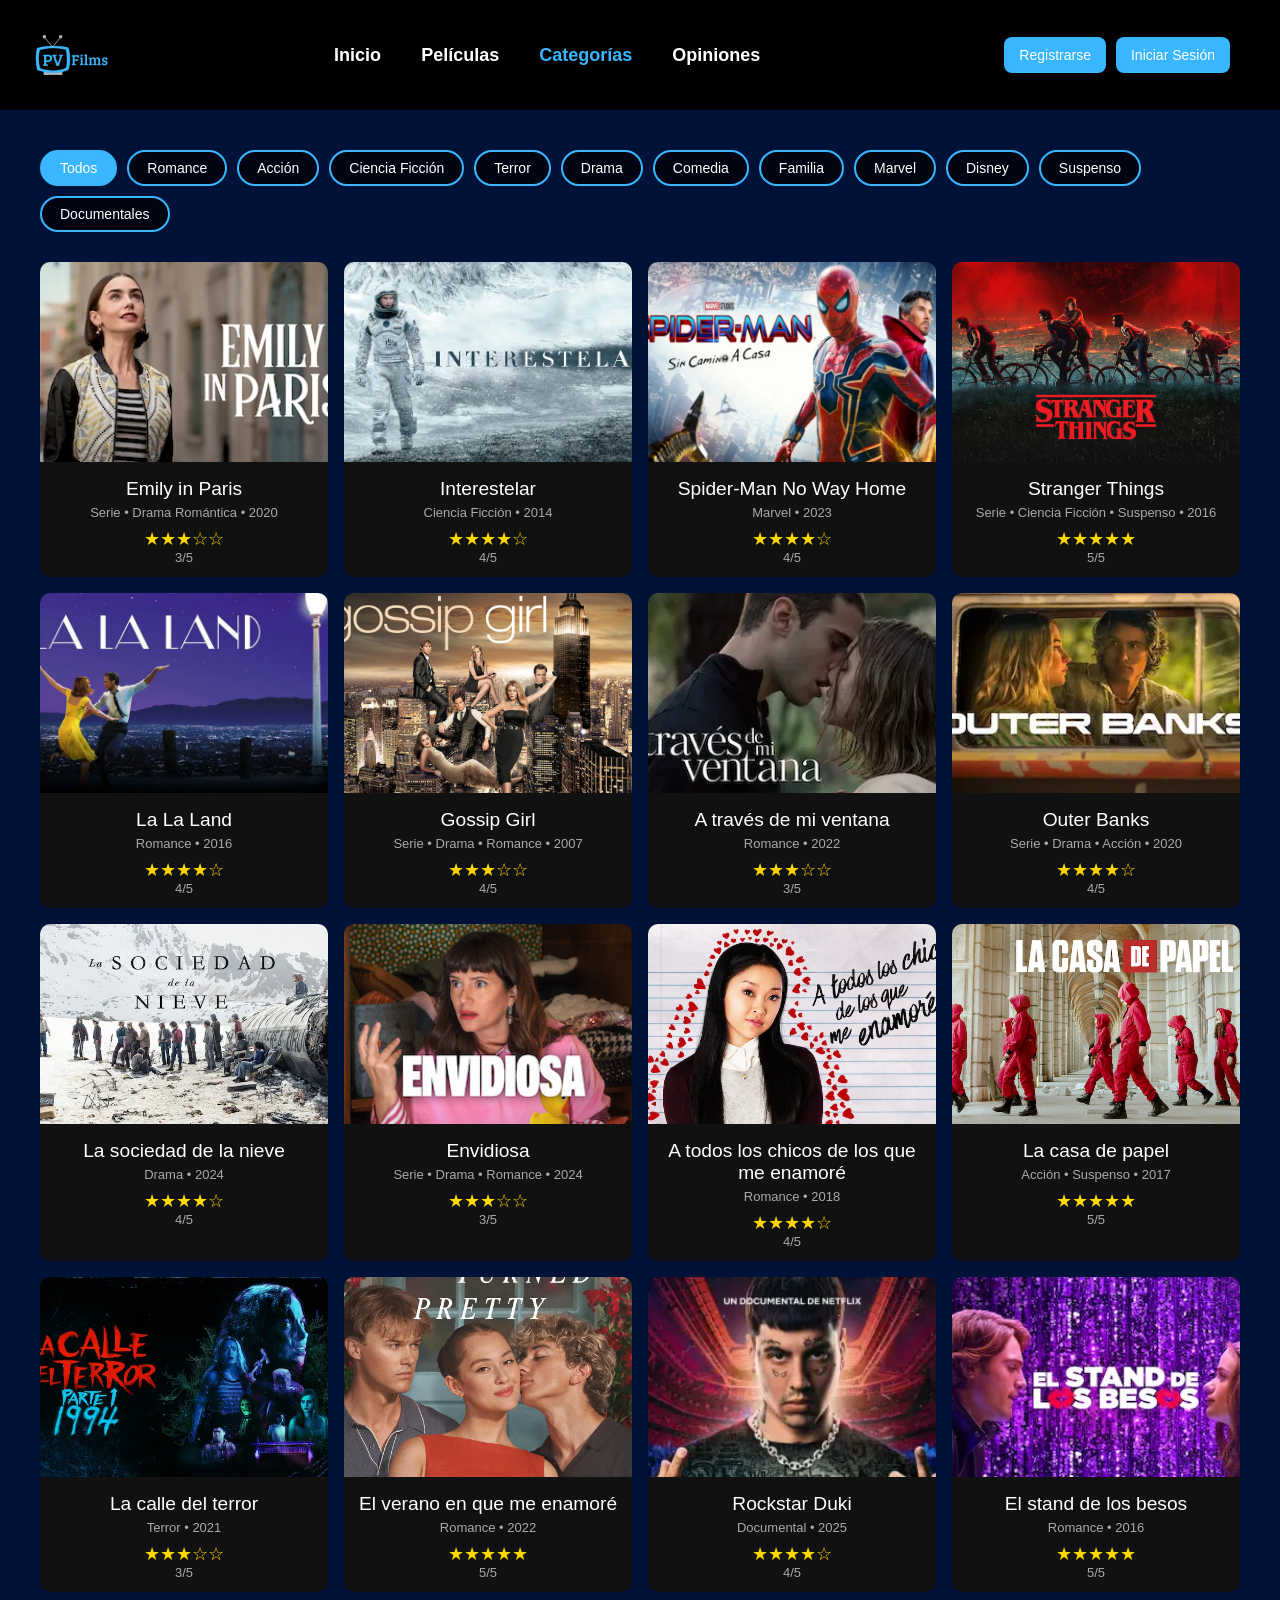
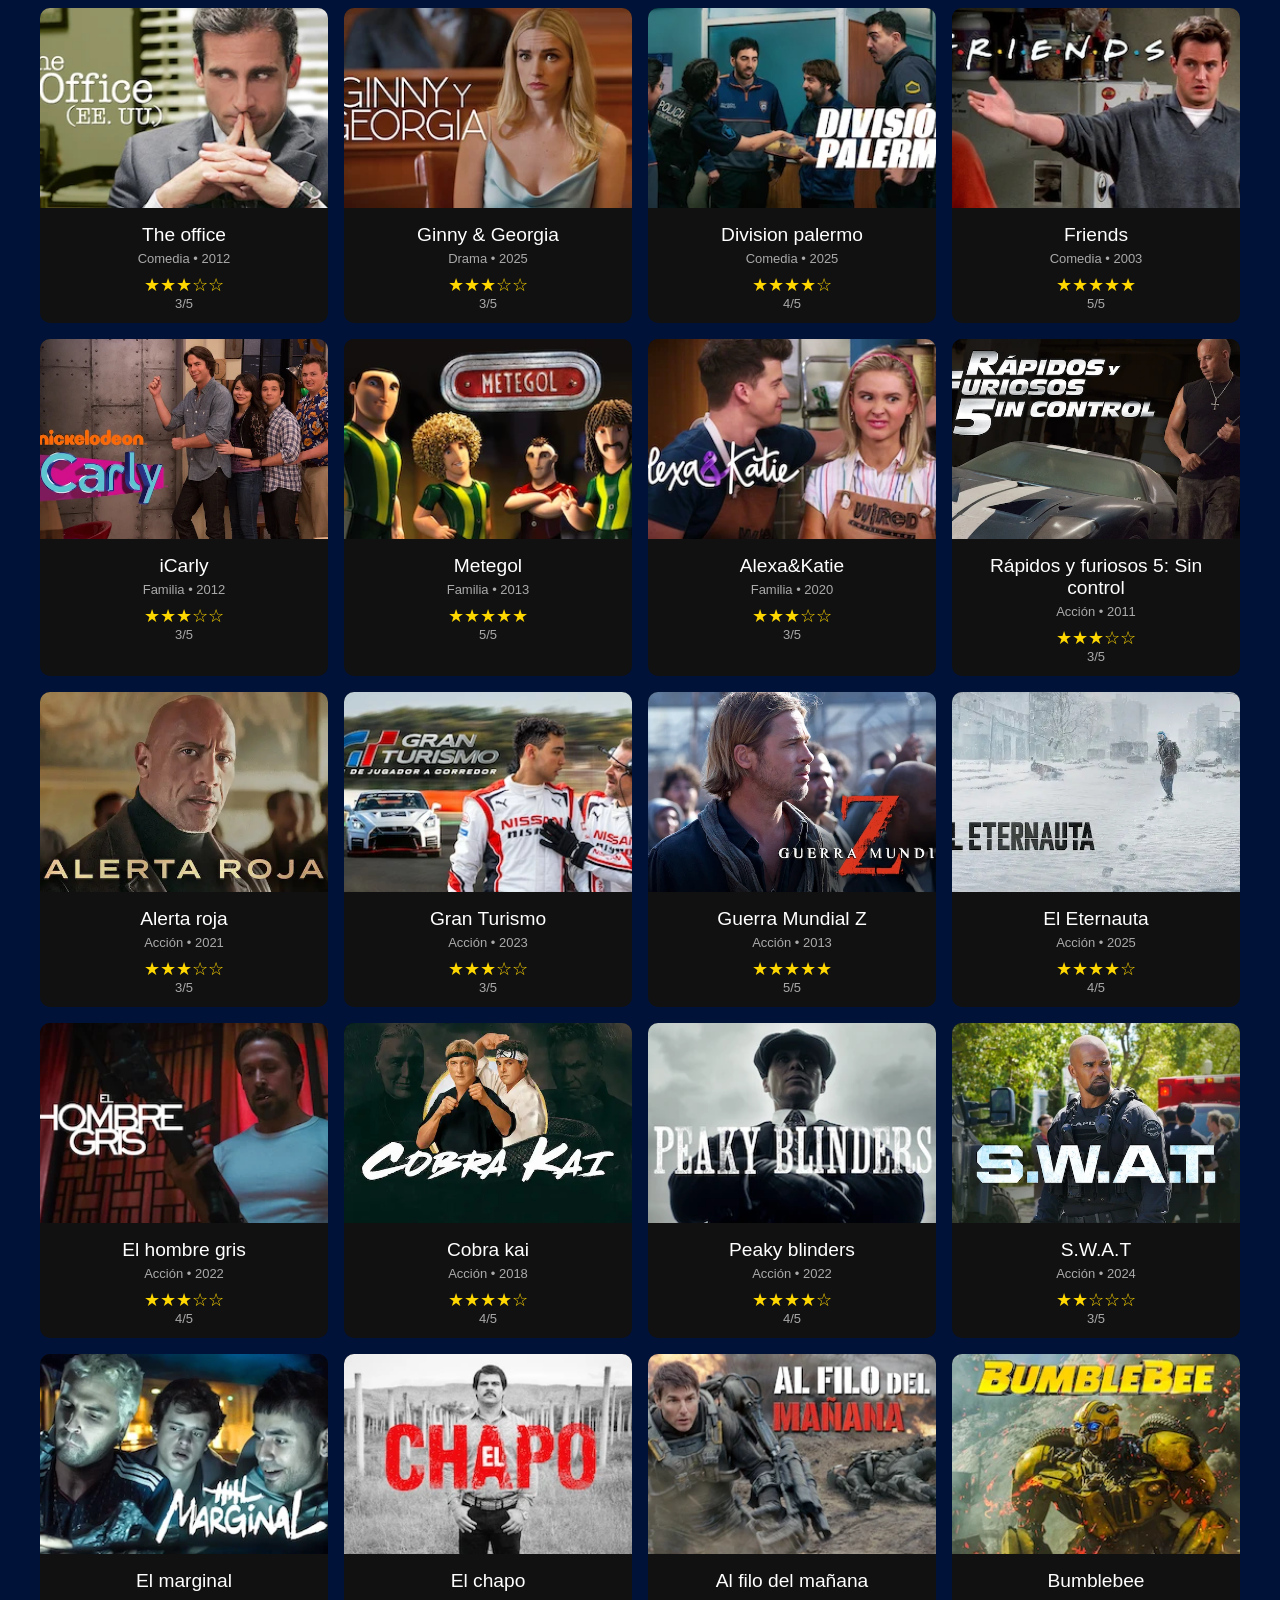
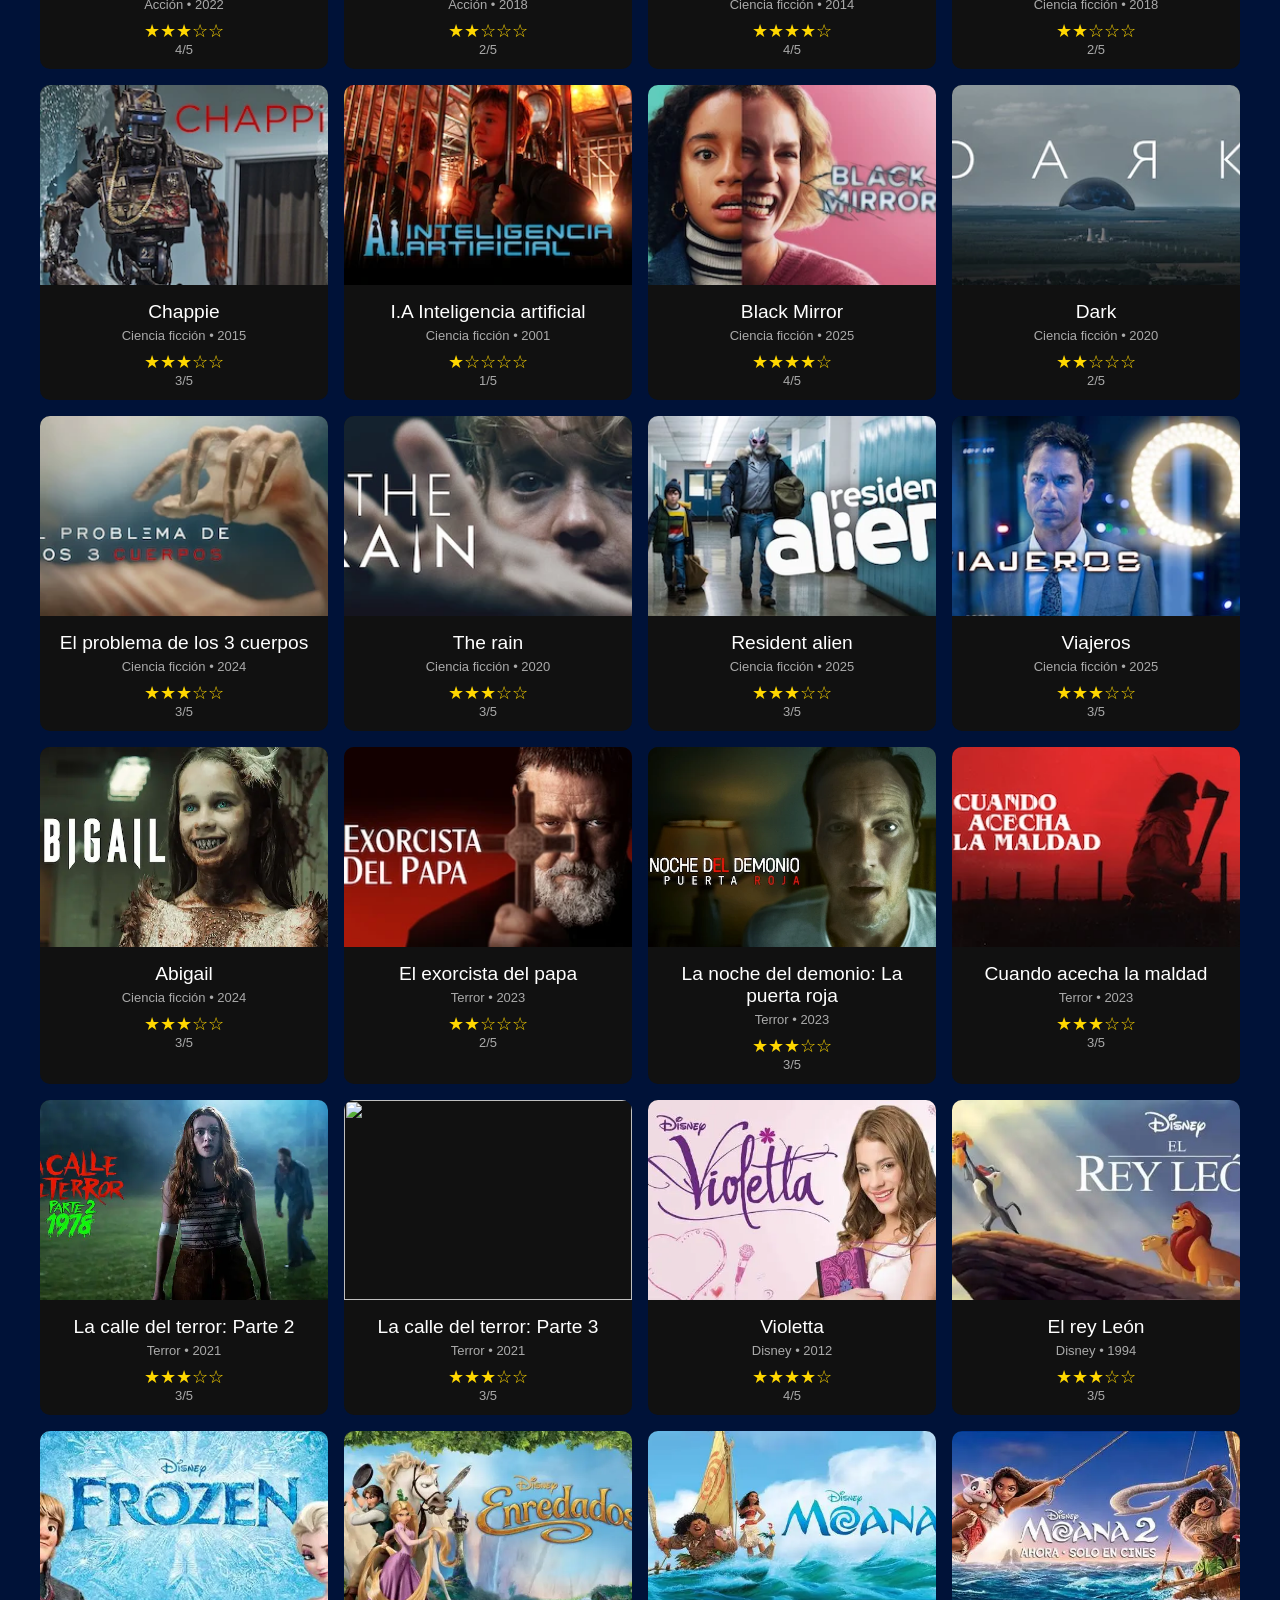
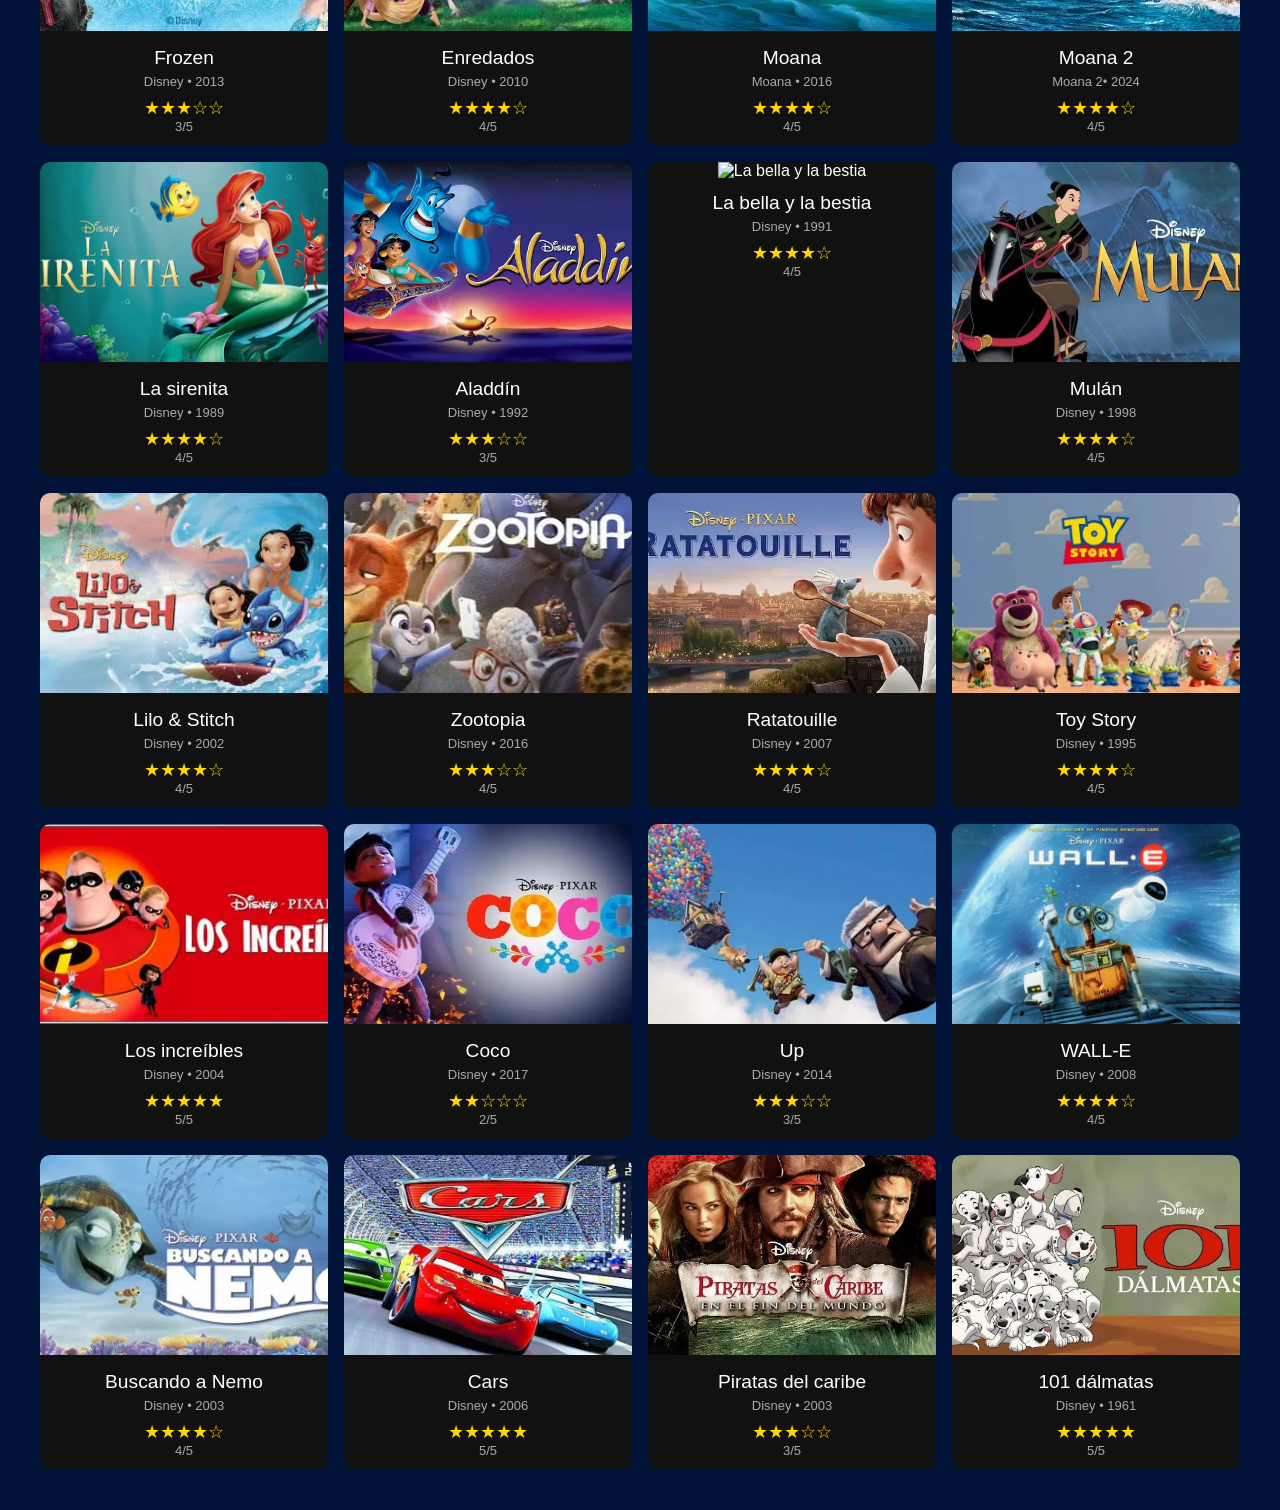
==== pages/categorias.html @ 75a517c7 "primer commit" ====
<!DOCTYPE html>
<html lang="es">
<head>
    <meta charset="UTF-8">
    <link rel="stylesheet" href="../CSS/estilos.css">
</head>
<body class="sin-fondo">

    <header>
        <div>
    <a href="../index.html">
        <img id="logo" src="../Imagenes/pvfilms.png" width="80" height="80" alt="PV Films">
    </a>
</div>
    
        <nav>
            <ul>
                <li><a href="../index.html">Inicio</a></li>
                <li><a href="menu.html">Películas</a></li>
                <li><a href="categorias.html" class="activo">Categorías</a></li>
                <li><a href="opiniones.html">Opiniones</a></li>
            </ul>
        </nav>
    
        <div id="botones" class="botones">
            <a href="registro.html">
                <button>Registrarse</button>
            </a>
            <a href="iniciosesion.html">
                <button>Iniciar Sesión</button>
            </a>
        </div>
    </header>
<main>
    <div class="categorias-container">
        <div class="filtros">
            <button class="filtro-btn activo" onclick="filtrar('todos')">Todos</button>
            <button class="filtro-btn" onclick="filtrar('romance')">Romance</button>
            <button class="filtro-btn" onclick="filtrar('accion')">Acción</button>
            <button class="filtro-btn" onclick="filtrar('ciencia-ficcion')">Ciencia Ficción</button>
            <button class="filtro-btn" onclick="filtrar('terror')">Terror</button>
            <button class="filtro-btn" onclick="filtrar('drama')">Drama</button>
            <button class="filtro-btn" onclick="filtrar('comedia')">Comedia</button>
            <button class="filtro-btn" onclick="filtrar('familia')">Familia</button>
            <button class="filtro-btn" onclick="filtrar('marvel')">Marvel</button>
            <button class="filtro-btn" onclick="filtrar('disney')">Disney</button>
            <button class="filtro-btn" onclick="filtrar('suspenso')">Suspenso</button>
            <button class="filtro-btn" onclick="filtrar('documentales')">Documentales</button>
           
        </div>

        <div class="grilla-categorias" id="grilla">

            <div class="tarjeta" data-generos="romance comedia drama">
                <img src="../Imagenes/emily in paris.webp" alt="Emily in Paris">
                <div class="tarjeta-info">
                    <h3>Emily in Paris</h3>
                    <p>Serie • Drama Romántica • 2020</p>
                    <p class="estrellas">★★★☆☆</p>
                    <p class="nota">3/5</p>
                </div>
            </div>

            <div class="tarjeta" data-generos="ciencia-ficcion">
                <img src="../Imagenes/interestelar.webp" alt="Interestelar">
                <div class="tarjeta-info">
                    <h3>Interestelar</h3>
                    <p>Ciencia Ficción • 2014</p>
                    <p class="estrellas">★★★★☆</p>
                    <p class="nota">4/5</p>
                </div>
            </div>

            <div class="tarjeta" data-generos="accion marvel">
                <img src="../Imagenes/spider-man.webp" alt="Spider-Man No Way Home">
                <div class="tarjeta-info">
                    <h3>Spider-Man No Way Home</h3>
                    <p>Marvel • 2023</p>
                    <p class="estrellas">★★★★☆</p>
                    <p class="nota">4/5</p>
                </div>
            </div>

            <div class="tarjeta" data-generos="ciencia-ficcion suspenso">
                <img src="../Imagenes/stranger-things.webp" alt="Stranger Things">
                <div class="tarjeta-info">
                    <h3>Stranger Things</h3>
                    <p>Serie • Ciencia Ficción • Suspenso • 2016</p>
                    <p class="estrellas">★★★★★</p>
                    <p class="nota">5/5</p>
                </div>
            </div>

            <div class="tarjeta" data-generos="romance">
                <img src="../Imagenes/la la land.webp" alt="La La Land">
                <div class="tarjeta-info">
                    <h3>La La Land</h3>
                    <p>Romance • 2016</p>
                    <p class="estrellas">★★★★☆</p>
                    <p class="nota">4/5</p>
                </div>
            </div>

            <div class="tarjeta" data-generos="drama romance">
                <img src="../Imagenes/gossip girl.webp" alt="Gossip Girl">
                <div class="tarjeta-info">
                    <h3>Gossip Girl</h3>
                    <p>Serie • Drama • Romance • 2007</p>
                    <p class="estrellas">★★★☆☆</p>
                    <p class="nota">4/5</p>
                </div>
            </div>

            <div class="tarjeta" data-generos="romance">
                <img src="../Imagenes/a traves de mi ventana.webp" alt="A través de mi ventana">
                <div class="tarjeta-info">
                    <h3>A través de mi ventana</h3>
                    <p>Romance • 2022</p>
                    <p class="estrellas">★★★☆☆</p>
                    <p class="nota">3/5</p>
                </div>
            </div>

            <div class="tarjeta" data-generos="drama accion">
                <img src="../Imagenes/outer banks.webp" alt="Outer Banks">
                <div class="tarjeta-info">
                    <h3>Outer Banks</h3>
                    <p> Serie • Drama • Acción • 2020</p>
                    <p class="estrellas">★★★★☆</p>
                    <p class="nota">4/5</p>
                </div>
            </div>

            <div class="tarjeta" data-generos="drama">
                <img src="../Imagenes/la sociedad de la nieve.webp" alt="La sociedad de la nieve">
                <div class="tarjeta-info">
                    <h3>La sociedad de la nieve</h3>
                    <p>Drama • 2024</p>
                    <p class="estrellas">★★★★☆</p>
                    <p class="nota">4/5</p>
                </div>
            </div>

            <div class="tarjeta" data-generos="drama romance">
                <img src="../Imagenes/envidiosa.webp" alt="Envidiosa">
                <div class="tarjeta-info">
                    <h3>Envidiosa</h3>
                    <p>Serie • Drama • Romance • 2024</p>
                    <p class="estrellas">★★★☆☆</p>
                    <p class="nota">3/5</p>
                </div>
            </div>

            <div class="tarjeta" data-generos="romance">
                <img src="../Imagenes/a todos los chicos de los que me enamore (1).webp" alt="A todos los chicos de los que me enamoré">
                <div class="tarjeta-info">
                    <h3>A todos los chicos de los que me enamoré</h3>
                    <p>Romance • 2018</p>
                    <p class="estrellas">★★★★☆</p>
                    <p class="nota">4/5</p>
                </div>
            </div>

            <div class="tarjeta" data-generos="accion suspenso">
                <img src="../Imagenes/la casa de papel.webp" alt="La casa de papel">
                <div class="tarjeta-info">
                    <h3>La casa de papel</h3>
                    <p>Acción • Suspenso • 2017</p>
                    <p class="estrellas">★★★★★</p>
                    <p class="nota">5/5</p>
                </div>
            </div>

           <div class="tarjeta" data-generos="terror">
    <img src="../Imagenes/la calle del terror.webp" alt="La calle del terror">
    <div class="tarjeta-info">
        <h3>La calle del terror</h3>
        <p>Terror • 2021</p>
        <p class="estrellas">★★★☆☆</p>
        <p class="nota">3/5</p>
    </div>
</div>

<div class="tarjeta" data-generos="romance">
    <img src="../Imagenes/tsitp.webp" alt="El verano en que me enamoré">
    <div class="tarjeta-info">
        <h3>El verano en que me enamoré</h3>
        <p>Romance • 2022</p>
        <p class="estrellas">★★★★★</p>
        <p class="nota">5/5</p>
    </div>
</div>

<div class="tarjeta" data-generos="documentales">
    <img src="../Imagenes/duki.webp" alt="Rockstar Duki">
    <div class="tarjeta-info">
        <h3>Rockstar Duki</h3>
        <p>Documental • 2025</p>
        <p class="estrellas">★★★★☆</p>
        <p class="nota">4/5</p>
    </div>
</div>
<div class="tarjeta" data-generos="romance">
    <img src="../Imagenes/el stand de los besos.webp" alt="El stand de los besos">
    <div class="tarjeta-info">
        <h3>El stand de los besos</h3>
        <p>Romance • 2016</p>
        <p class="estrellas">★★★★★</p>
        <p class="nota">5/5</p>
    </div>
</div>
<div class="tarjeta" data-generos="comedia">
    <img src="../Imagenes/the office.webp" alt="The office">
    <div class="tarjeta-info">
        <h3>The office</h3>
        <p>Comedia • 2012</p>
        <p class="estrellas">★★★☆☆</p>
        <p class="nota">3/5</p>
    </div>
</div>
<div class="tarjeta" data-generos="drama">
    <img src="../Imagenes/ginny & georgia.webp" alt="Ginny & Georgia">
    <div class="tarjeta-info">        
        <h3>Ginny & Georgia</h3>
        <p>Drama • 2025</p>
        <p class="estrellas">★★★☆☆</p>
        <p class="nota">3/5</p>
    </div>
</div>
<div class="tarjeta" data-generos="comedia">
    <img src="../Imagenes/division palermo.webp" alt="Division palermo">
    <div class="tarjeta-info">        
        <h3>Division palermo</h3>
        <p>Comedia • 2025</p>
        <p class="estrellas">★★★★☆</p>
        <p class="nota">4/5</p>
    </div>
</div>
<div class="tarjeta" data-generos="comedia">
    <img src="../Imagenes/friends.webp" alt="Friends">
    <div class="tarjeta-info">        
        <h3>Friends</h3>
        <p>Comedia • 2003</p>
        <p class="estrellas">★★★★★</p>
        <p class="nota">5/5</p>
    </div>
</div>
<div class="tarjeta" data-generos="familia">
    <img src="../Imagenes/i carly.webp" alt="iCarly">
    <div class="tarjeta-info">        
        <h3>iCarly</h3>
        <p>Familia • 2012</p>
        <p class="estrellas">★★★☆☆</p>
        <p class="nota">3/5</p>
    </div>
</div>
   <div class="tarjeta" data-generos="familia">
    <img src="../Imagenes/metegol.webp" alt="Metegol">
    <div class="tarjeta-info">        
        <h3>Metegol</h3>
        <p>Familia • 2013</p>
        <p class="estrellas">★★★★★</p>
        <p class="nota">5/5</p>
    </div>
</div>
<div class="tarjeta" data-generos="familia">
    <img src="../Imagenes/alexa & katie.webp" alt="Alexa&Katie">
    <div class="tarjeta-info">        
        <h3>Alexa&Katie</h3>
        <p>Familia • 2020</p>
        <p class="estrellas">★★★☆☆</p>
        <p class="nota">3/5</p>
    </div>
</div>
<div class="tarjeta" data-generos="accion">
    <img src="../Imagenes/rapido y furiosos 5.webp" alt="Rapidos y furiosos 5">
    <div class="tarjeta-info">        
        <h3>Rápidos y furiosos 5: Sin control</h3>
        <p>Acción • 2011</p>
        <p class="estrellas">★★★☆☆</p>
        <p class="nota">3/5</p>
    </div>
</div>
<div class="tarjeta" data-generos="accion">
    <img src="../Imagenes/alerta roja.webp" alt="Alerta roja">
    <div class="tarjeta-info">        
        <h3>Alerta roja</h3>
        <p>Acción • 2021</p>
        <p class="estrellas">★★★☆☆</p>
        <p class="nota">3/5</p>
    </div>
</div>
<div class="tarjeta" data-generos="accion">
    <img src="../Imagenes/gran turismo.webp" alt="Gran Turismo">
    <div class="tarjeta-info">        
        <h3>Gran Turismo</h3>
        <p>Acción • 2023</p>
        <p class="estrellas">★★★☆☆</p>
        <p class="nota">3/5</p>
    </div>
</div>
<div class="tarjeta" data-generos="accion">
    <img src="../Imagenes/guerra mundial.webp" alt="Guerra Mundial Z">
    <div class="tarjeta-info">        
        <h3>Guerra Mundial Z</h3>
        <p>Acción • 2013</p>
        <p class="estrellas">★★★★★</p>
        <p class="nota">5/5</p>
    </div>
</div>
<div class="tarjeta" data-generos="accion">
    <img src="../Imagenes/el eternauta.webp" alt="El Eternauta">
    <div class="tarjeta-info">        
        <h3>El Eternauta</h3>
        <p>Acción • 2025</p>
        <p class="estrellas">★★★★☆</p>
        <p class="nota">4/5</p>
    </div>
</div>
<div class="tarjeta" data-generos="accion">
    <img src="../Imagenes/el hombre gris.webp" alt="El hombre gris">
    <div class="tarjeta-info">        
        <h3>El hombre gris</h3>
        <p>Acción • 2022</p>
        <p class="estrellas">★★★☆☆</p>
        <p class="nota">4/5</p>
    </div>
</div>
<div class="tarjeta" data-generos="accion">
    <img src="../Imagenes/cobra kai.webp" alt="Cobra kai">
    <div class="tarjeta-info">        
        <h3>Cobra kai</h3>
        <p>Acción • 2018</p>
        <p class="estrellas">★★★★☆</p>
        <p class="nota">4/5</p>
    </div>
</div>
<div class="tarjeta" data-generos="accion">
    <img src="../Imagenes/peaky blinders.webp" alt="Peaky blinders">
    <div class="tarjeta-info">        
        <h3>Peaky blinders</h3>
        <p>Acción • 2022</p>
        <p class="estrellas">★★★★☆</p>
        <p class="nota">4/5</p>
    </div>
</div>
<div class="tarjeta" data-generos="accion">
    <img src="../Imagenes/SWAT.webp" alt="S.W.A.T">
    <div class="tarjeta-info">        
        <h3>S.W.A.T</h3>
        <p>Acción • 2024</p>
        <p class="estrellas">★★☆☆☆</p>
        <p class="nota">3/5</p>
    </div>
</div>
<div class="tarjeta" data-generos="accion">
    <img src="../Imagenes/marginal.webp" alt="El marginal">
    <div class="tarjeta-info">        
        <h3>El marginal</h3>
        <p>Acción • 2022</p>
        <p class="estrellas">★★★☆☆</p>
        <p class="nota">4/5</p>
    </div>
</div>
<div class="tarjeta" data-generos="accion">
    <img src="../Imagenes/el chapo.webp" alt="El chapo">
    <div class="tarjeta-info">        
        <h3>El chapo</h3>
        <p>Acción • 2018</p>
        <p class="estrellas">★★☆☆☆</p>
        <p class="nota">2/5</p>
    </div>
</div>
<div class="tarjeta" data-generos="ciencia-ficcion">
    <img src="../Imagenes/al filo del mañana.webp" alt="Al filo del mañana">
    <div class="tarjeta-info">        
        <h3>Al filo del mañana</h3>
        <p>Ciencia ficción • 2014</p>
        <p class="estrellas">★★★★☆</p>
        <p class="nota">4/5</p>
    </div>
</div>
<div class="tarjeta" data-generos="ciencia-ficcion">
    <img src="../Imagenes/bumblebee.webp" alt="Bumblebee">
    <div class="tarjeta-info">        
        <h3>Bumblebee</h3>
        <p>Ciencia ficción • 2018</p>
        <p class="estrellas">★★☆☆☆</p>
        <p class="nota">2/5</p>
    </div>
</div>
<div class="tarjeta" data-generos="ciencia-ficcion">
    <img src="../Imagenes/chappie.webp" alt="Chappie">
    <div class="tarjeta-info">        
        <h3>Chappie</h3>
        <p>Ciencia ficción • 2015</p>
        <p class="estrellas">★★★☆☆</p>
        <p class="nota">3/5</p>
    </div>
</div>
<div class="tarjeta" data-generos="ciencia-ficcion">
    <img src="../Imagenes/inteligencia artificial.webp" alt="I.A Inteligencia artificial">
    <div class="tarjeta-info">        
        <h3>I.A Inteligencia artificial</h3>
        <p>Ciencia ficción • 2001</p>
        <p class="estrellas">★☆☆☆☆</p>
        <p class="nota">1/5</p>
    </div>
</div>
<div class="tarjeta" data-generos="ciencia-ficcion">
    <img src="../Imagenes/black mirror.webp" alt="Black Mirror">
    <div class="tarjeta-info">        
        <h3>Black Mirror</h3>
        <p>Ciencia ficción • 2025</p>
        <p class="estrellas">★★★★☆</p>
        <p class="nota">4/5</p>
    </div>
</div>
<div class="tarjeta" data-generos="ciencia-ficcion">
    <img src="../Imagenes/DARK.webp" alt="Dark">
    <div class="tarjeta-info">        
        <h3>Dark</h3>
        <p>Ciencia ficción • 2020</p>
        <p class="estrellas">★★☆☆☆</p>
        <p class="nota">2/5</p>
    </div>
</div>
<div class="tarjeta" data-generos="ciencia-ficcion">
    <img src="../Imagenes/el problema de los 3 cuerpos.webp" alt="El problema de los 3 cuerpos">
    <div class="tarjeta-info">        
        <h3>El problema de los 3 cuerpos</h3>
        <p>Ciencia ficción • 2024</p>
        <p class="estrellas">★★★☆☆</p>
        <p class="nota">3/5</p>
    </div>
</div>
<div class="tarjeta" data-generos="ciencia-ficcion">
    <img src="../Imagenes/the rain.webp" alt="The rain">
    <div class="tarjeta-info">        
        <h3>The rain</h3>
        <p>Ciencia ficción • 2020</p>
        <p class="estrellas">★★★☆☆</p>
        <p class="nota">3/5</p>
    </div>
</div>
<div class="tarjeta" data-generos="ciencia-ficcion">
    <img src="../Imagenes/resident alien.webp" alt="Resident alien">
    <div class="tarjeta-info">        
        <h3>Resident alien</h3>
        <p>Ciencia ficción • 2025</p>
        <p class="estrellas">★★★☆☆</p>
        <p class="nota">3/5</p>
    </div>
</div>
<div class="tarjeta" data-generos="ciencia-ficcion">
    <img src="../Imagenes/viajeros.webp" alt="Viajeros">
    <div class="tarjeta-info">        
        <h3>Viajeros</h3>
        <p>Ciencia ficción • 2025</p>
        <p class="estrellas">★★★☆☆</p>
        <p class="nota">3/5</p>
    </div>
</div>
<div class="tarjeta" data-generos="ciencia-ficcion">
    <img src="../Imagenes/abigail.webp" alt="Abigail">
    <div class="tarjeta-info">   
        <h3>Abigail</h3>
        <p>Ciencia ficción • 2024</p>
        <p class="estrellas">★★★☆☆</p>
        <p class="nota">3/5</p>
    </div>
</div>
<div class="tarjeta" data-generos="terror">
    <img src="../Imagenes/el exorcistadel papa.webp" alt="El exorcista del papa">
    <div class="tarjeta-info">        
        <h3>El exorcista del papa</h3>
        <p>Terror • 2023</p>
        <p class="estrellas">★★☆☆☆</p>
        <p class="nota">2/5</p>
    </div>
</div>
<div class="tarjeta" data-generos="terror">
    <img src="../Imagenes/la noche del demonio.webp" alt="La noche del demonio: La puerta roja">
    <div class="tarjeta-info">        
        <h3>La noche del demonio: La puerta roja</h3>
        <p>Terror • 2023</p>
        <p class="estrellas">★★★☆☆</p>
        <p class="nota">3/5</p>
    </div>
</div>
<div class="tarjeta" data-generos="terror">
    <img src="../Imagenes/cuando acecha la maldad.webp" alt="Cuando acecha la maldad">
    <div class="tarjeta-info">        
        <h3>Cuando acecha la maldad</h3>
        <p>Terror • 2023</p>
        <p class="estrellas">★★★☆☆</p>
        <p class="nota">3/5</p>
    </div>
</div>
<div class="tarjeta" data-generos="terror">
    <img src="../Imagenes/la calle del terror 2.webp" alt="La calle del terror: Parte 2">
    <div class="tarjeta-info">        
        <h3>La calle del terror: Parte 2</h3>
        <p>Terror • 2021</p>
        <p class="estrellas">★★★☆☆</p>
        <p class="nota">3/5</p>
    </div>
</div>
<div class="tarjeta" data-generos="terror">
    <img src="../Imagenes/la calle del terror 3.webp alt="La calle del terror: Parte 3">
    <div class="tarjeta-info">        
        <h3>La calle del terror: Parte 3</h3>
        <p>Terror • 2021</p>
        <p class="estrellas">★★★☆☆</p>
        <p class="nota">3/5</p>
    </div>
</div>
<div class="tarjeta" data-generos="disney">
    <img src="../Imagenes/violetta.webp" alt="Violetta">
    <div class="tarjeta-info">        
        <h3>Violetta</h3>
        <p>Disney • 2012</p>
        <p class="estrellas">★★★★☆</p>
        <p class="nota">4/5</p>
    </div>
</div>
<div class="tarjeta" data-generos="disney">
    <img src="../Imagenes/el rey leon.webp" alt="El rey León">
    <div class="tarjeta-info">        
        <h3>El rey León</h3>
        <p>Disney • 1994</p>
        <p class="estrellas">★★★☆☆</p>
        <p class="nota">3/5</p>
    </div>
</div>
<div class="tarjeta" data-generos="disney">
    <img src="../Imagenes/frozen.webp" alt="Frozen">
    <div class="tarjeta-info">        
        <h3>Frozen</h3>
        <p>Disney • 2013</p>
        <p class="estrellas">★★★☆☆</p>
        <p class="nota">3/5</p>
    </div>
</div>
<div class="tarjeta" data-generos="disney">
    <img src="../Imagenes/enredados.webp" alt="Enredados">
    <div class="tarjeta-info">        
        <h3>Enredados</h3>
        <p>Disney • 2010</p>
        <p class="estrellas">★★★★☆</p>
        <p class="nota">4/5</p>
    </div>
</div>
<div class="tarjeta" data-generos="disney">
    <img src="../Imagenes/moana.webp" alt="Moana">
    <div class="tarjeta-info">        
        <h3>Moana</h3>
        <p>Moana • 2016</p>
        <p class="estrellas">★★★★☆</p>
        <p class="nota">4/5</p>
    </div>
</div>
<div class="tarjeta" data-generos="disney">
    <img src="../Imagenes/moana 2.webp" alt="Moana 2">
    <div class="tarjeta-info">        
        <h3>Moana 2</h3>
        <p>Moana 2• 2024</p>
        <p class="estrellas">★★★★☆</p>
        <p class="nota">4/5</p>
    </div>
</div>
<div class="tarjeta" data-generos="disney">
    <img src="../Imagenes/la sirenita.webp" alt="La sirenita">
    <div class="tarjeta-info">        
        <h3>La sirenita</h3>
        <p>Disney • 1989</p>
        <p class="estrellas">★★★★☆</p>
        <p class="nota">4/5</p>
    </div>
</div>
<div class="tarjeta" data-generos="disney">
    <img src="../Imagenes/aladin.webp" alt="Aladdín">
    <div class="tarjeta-info">        
        <h3>Aladdín</h3>
        <p>Disney • 1992</p>
        <p class="estrellas">★★★☆☆</p>
        <p class="nota">3/5</p>
    </div>
</div>
<div class="tarjeta" data-generos="disney">
    <img src="../Imagenes/la bella y la bestia.webp.webp" alt="La bella y la bestia">
    <div class="tarjeta-info">        
        <h3>La bella y la bestia</h3>
        <p>Disney • 1991</p>
        <p class="estrellas">★★★★☆</p>
        <p class="nota">4/5</p>
    </div>
</div>
<div class="tarjeta" data-generos="disney">
    <img src="../Imagenes/mulan.webp" alt="Mulán">
    <div class="tarjeta-info">        
        <h3>Mulán</h3>
        <p>Disney • 1998</p>
        <p class="estrellas">★★★★☆</p>
        <p class="nota">4/5</p>
    </div>
</div>
<div class="tarjeta" data-generos="disney">
    <img src="../Imagenes/lilo & stitch.webp" alt="Lilo & Stitch">
    <div class="tarjeta-info">        
        <h3>Lilo & Stitch</h3>
        <p>Disney • 2002</p>
        <p class="estrellas">★★★★☆</p>
        <p class="nota">4/5</p>
    </div>
</div>
<div class="tarjeta" data-generos="disney">
    <img src="../Imagenes/zootopia.webp" alt="Zootopia">
    <div class="tarjeta-info">        
        <h3>Zootopia</h3>
        <p>Disney • 2016</p>
        <p class="estrellas">★★★☆☆</p>
        <p class="nota">4/5</p>
    </div>
</div>
<div class="tarjeta" data-generos="disney">
    <img src="../Imagenes/ratatouille.webp" alt="Ratatouille">
    <div class="tarjeta-info">        
        <h3>Ratatouille</h3>
        <p>Disney • 2007</p>
        <p class="estrellas">★★★★☆</p>
        <p class="nota">4/5</p>
    </div>
</div>
<div class="tarjeta" data-generos="disney">
    <img src="../Imagenes/toy story.webp" alt="Toy Story">
    <div class="tarjeta-info">        
        <h3>Toy Story</h3>
        <p>Disney • 1995</p>
        <p class="estrellas">★★★★☆</p>
        <p class="nota">4/5</p>
    </div>
</div>
<div class="tarjeta" data-generos="disney">
    <img src="../Imagenes/los increibles.webp" alt="Los increíbles">
    <div class="tarjeta-info">        
        <h3>Los increíbles</h3>
        <p>Disney • 2004</p>
        <p class="estrellas">★★★★★</p>
        <p class="nota">5/5</p>
    </div>
</div>
<div class="tarjeta" data-generos="disney">
    <img src="../Imagenes/coco.webp" alt="Coco">
    <div class="tarjeta-info">        
        <h3>Coco</h3>
        <p>Disney • 2017</p>
        <p class="estrellas">★★☆☆☆</p>
        <p class="nota">2/5</p>
    </div>
</div>
<div class="tarjeta" data-generos="disney">
    <img src="../Imagenes/up.webp" alt="Up">
    <div class="tarjeta-info">        
        <h3>Up</h3>
        <p>Disney • 2014</p>
        <p class="estrellas">★★★☆☆</p>
        <p class="nota">3/5</p>
    </div>
</div>
<div class="tarjeta" data-generos="disney">
    <img src="../Imagenes/wall-e.webp" alt="WALL-E">
    <div class="tarjeta-info">        
        <h3>WALL-E</h3>
        <p>Disney • 2008</p>
        <p class="estrellas">★★★★☆</p>
        <p class="nota">4/5</p>
    </div>
</div>
<div class="tarjeta" data-generos="disney">
    <img src="../Imagenes/buscando a nemo.webp" alt="Buscando a Nemo">
    <div class="tarjeta-info">        
        <h3>Buscando a Nemo</h3>
        <p>Disney • 2003</p>
        <p class="estrellas">★★★★☆</p>
        <p class="nota">4/5</p>
    </div>
</div>
<div class="tarjeta" data-generos="disney">
    <img src="../Imagenes/cars.webp" alt="Cars">
    <div class="tarjeta-info">        
        <h3>Cars</h3>
        <p>Disney • 2006</p>
        <p class="estrellas">★★★★★</p>
        <p class="nota">5/5</p>
    </div>
</div>
<div class="tarjeta" data-generos="disney">
    <img src="../Imagenes/piratas del caribe.webp" alt="Piratas del caribe">
    <div class="tarjeta-info">        
        <h3>Piratas del caribe</h3>
        <p>Disney • 2003</p>
        <p class="estrellas">★★★☆☆</p>
        <p class="nota">3/5</p>
    </div>
</div>
<div class="tarjeta" data-generos="disney">
    <img src="../Imagenes/dalmatas.webp" alt="101 dalmatas">
    <div class="tarjeta-info">        
        <h3>101 dálmatas</h3>
        <p>Disney • 1961</p>
        <p class="estrellas">★★★★★</p>
        <p class="nota">5/5</p>
    </div>
</div>

    </main>     
    <script>
    function filtrar(categoria) {

        const tarjetas = document.querySelectorAll(".tarjeta");
        const botones = document.querySelectorAll(".filtro-btn");

        botones.forEach(boton => {
            boton.classList.remove("activo");
        });
        event.currentTarget.classList.add("activo");
        tarjetas.forEach(tarjeta => {
            const generos = tarjeta.dataset.generos;

            if (categoria === "todos" || generos.includes(categoria)) {
                tarjeta.style.display = "block";
            } else {
                tarjeta.style.display = "none";
            }
        });
    }
    </script>
    <script src="../js/script.js"></script>
    </body>
    </html>
---- CSS/estilos.css ----
* {
    margin: 0;
    padding: 0;
    box-sizing: border-box;
}

body {
    background-image: url("../Imagenes/fondoinicio.png");
    background-size: cover;
    background-position: center;
    background-repeat: no-repeat;
    background-attachment: fixed;
    background-color: #141414;
    color: white;
    font-family: Arial, sans-serif;
    min-height: 100vh; /* como mínimo el alto de toda la pantalla */
}

body.sin-fondo {
    background-image: none;
    background: hwb(221 0% 78%);
}

header {
    position: relative;
    display: flex;
    align-items: center;
    justify-content: space-between;
    padding: 15px 30px; /* 15 px arriba y abajo, y 30 px a los costados. */
    background-color: #000000;
    width: 100%;
    box-sizing: border-box;
    z-index: 1000;
}

header.header-inicio {
    position: absolute;
    top: 0;
    left: 0;
    background: rgba(0, 0, 0, 0.18);
    backdrop-filter: blur(5px);
    -webkit-backdrop-filter: blur(5px);
    border-bottom: 1px solid rgba(255, 255, 255, 0.08);
}

header > div:first-child {
    display: flex;
    align-items: center;
}

header #logo {
    display: block;
}

header nav {
    flex: 1;
    display: flex;
    justify-content: center;
}

header nav ul {
    list-style: none;
    display: flex;
    align-items: center;
    justify-content: center;
    gap: 40px;
    margin: 0;
    padding: 0;
}

header nav ul li {
    list-style: none;
    margin: 0;
    padding: 0;
}

header nav ul li a {
    color: #ffffff;
    text-decoration: none;
    font-weight: bold;
    font-size: 18px;
    font-family: Arial, sans-serif;
    transition: 0.3s ease;
}

header nav ul li a:hover {
    color: #38B6FF;
}

header nav ul li a.activo {
    color: #38B6FF;
}

#botones {
    display: flex;
    justify-content: center;
    align-items: center;
    gap: 10px;
    margin-left: auto;
}

#botones a {
    text-decoration: none;
}

#botones button {
    padding: 10px 15px;
    border: none;
    border-radius: 8px;
    background-color: #38B6FF;
    color: white;
    cursor: pointer;
    font-size: 14px;
    font-family: Arial, sans-serif;
    transition: 0.3s ease;
}

#botones button:hover {
    background-color: #159edb;
}

h1,
h2,
h3,
h4 {
    font-weight: 300;
}

h1 {
    text-align: center;
    font-size: 2.5rem;
    letter-spacing: -1px;
    font-family: 'Gill Sans', 'Gill Sans MT', Calibri, 'Trebuchet MS', sans-serif;
    color: #38b6ff;
}

h2 {
    font-size: 1rem;
}

h3 {
    font-size: 1.2rem;
}

p {
    font-size: 0.95rem;
}

.hero {
    width: 100%;
    height: 100vh;
    background-image: url('../Imagenes/fondoinicio.jpg');
    background-size: cover;
    background-position: center;
    background-repeat: no-repeat;
    display: flex;
    align-items: center;
    justify-content: center;
}

.cuadro-texto {
    background-color: rgba(0, 0, 0, 0.6);
    color: white;
    padding: 40px 60px;
    border-radius: 10px;
    text-align: center;
    max-width: 400px;
}

.cuadro-texto p {
    font-size: 16px;
    color: white;
    line-height: 1.6;
}

.cuadro-texto h2 {
    font-size: 32px;
    margin-bottom: 15px;
}

.botones {
    display: flex;
    justify-content: center;
    gap: 10px;
    padding: 10px 20px;
}

.seccion-peliculas {
    padding: 40px;
    font-family: Arial, sans-serif;
}

.seccion-peliculas h2 {
    color: white;
    margin-bottom: 20px;
}

.grilla {
    display: grid;
    grid-template-columns: repeat(4, 1fr);
    gap: 20px;
}

.tarjeta-pelicula {
    background-color: rgba(0, 0, 0, 0.8);
    border-radius: 10px;
    padding: 20px;
    color: white;
    text-align: center;
    min-height: 200px;
    display: flex;
    flex-direction: column;
    align-items: center;
    justify-content: center;
    font-family: Arial, sans-serif;
}

.tarjeta-pelicula img {
    width: 100%;
    border-radius: 8px;
    margin-bottom: 10px;
}

.tarjeta-pelicula h3 {
    font-size: 16px;
    margin: 5px 0;
    color: white;
    font-family: Arial, sans-serif;
}

.tarjeta-pelicula p {
    font-size: 13px;
    color: #ccc;
    font-family: Arial, sans-serif;
}

.categorias-container {
    padding: 40px;
}

.filtros {
    display: flex;
    flex-wrap: wrap;
    gap: 10px;
    margin-bottom: 30px;
}

.filtro-btn {
    background-color: rgba(0, 0, 0, 0.7);
    color: white;
    border: 2px solid #38B6FF;
    padding: 8px 18px;
    border-radius: 20px;
    cursor: pointer;
    font-size: 14px;
    font-family: Arial, sans-serif;
}

.filtro-btn:hover,
.filtro-btn.activo {
    background-color: #38B6FF;
}

.grilla-categorias {
    display: grid;
    grid-template-columns: repeat(4, 1fr);
    gap: 16px;
}

.tarjeta {
    background-color: #111;
    border-radius: 10px;
    overflow: hidden;
    color: white;
    text-align: center;
}

.tarjeta img {
    width: 100%;
    height: 200px;
    object-fit: cover;
}

.tarjeta-info {
    padding: 12px;
}

.tarjeta-info h3 {
    color: white;
    margin-bottom: 5px;
}

.tarjeta-info p {
    color: #aaa;
    font-size: 13px;
}

.tarjeta-info .estrellas {
    color: gold;
    font-size: 18px;
    margin-top: 8px;
}

.oculto {
    display: none;
}

.opiniones-container {
    padding: 40px;
}

.formulario-opinion {
    background-color: rgba(0, 0, 0, 0.7);
    padding: 30px;
    border-radius: 10px;
    margin-bottom: 40px;
    display: flex;
    flex-direction: column;
    gap: 15px;
    max-width: 600px;
}

.input-opinion {
    padding: 10px;
    border-radius: 8px;
    border: 1px solid #38B6FF;
    background-color: #222;
    color: white;
    font-size: 14px;
    width: 100%;
}

.estrellas-selector {
    display: flex;
    align-items: center;
    gap: 8px;
}

.estrella {
    font-size: 28px;
    color: #555;
    cursor: pointer;
    transition: transform 0.2s ease, color 0.2s ease;
}

.estrella:hover {
    transform: scale(1.25);
    color: gold;
}

.btn-publicar {
    background-color: #38B6FF;
    color: white;
    border: none;
    padding: 10px 20px;
    border-radius: 8px;
    cursor: pointer;
    font-size: 15px;
    width: 100%;
}

.btn-publicar:hover {
    background-color: #159edb;
}

.tarjeta-opinion {
    background-color: #000000b3;
    border-radius: 10px;
    padding: 20px;
    margin-bottom: 16px;
    color: white;
}

.opinion-header {
    display: flex;
    justify-content: space-between;
    margin-bottom: 8px;
}

.opinion-usuario {
    font-weight: bold;
    color: white;
}

.opinion-pelicula {
    color: #38B6FF;
    font-size: 13px;
}

.opinion-estrellas {
    color: gold;
    font-size: 20px;
    margin-bottom: 8px;
}

.opinion-texto {
    color: #ccc;
    font-size: 14px;
}

.contenedor {
    display: flex;
    justify-content: center;
    align-items: center;
    min-height: 80vh;
}

.caja {
    background-color: rgba(0, 0, 0, 0.75);
    padding: 40px;
    border-radius: 10px;
    min-width: 350px;
}

.titulo-opinion {
    color: white;
    margin-bottom: 15px;
}

.menu {
    flex: 1;
    display: flex;
    justify-content: center;
}

.menu ul {
    list-style: none;
    display: flex;
    gap: 40px;
    margin: 0;
    padding: 0;
}

.menu a {
    color: white;
    text-decoration: none;
    font-weight: bold;
    font-size: 18px;
}

.menu a:hover {
    color: #38B6FF;
}

.usuario-menu {
    position: relative;
    display: inline-block;
}

.boton-usuario {
    background-color: #38B6FF;
    color: white;
    border: none;
    padding: 12px 18px;
    border-radius: 8px;
    cursor: pointer;
    font-size: 15px;
}

.boton-usuario:hover {
    background-color: #249edc;
}

.menu-usuario {
    display: none;
    position: absolute;
    right: 0;
    top: 50px;
    width: 210px;
    background-color: #111;
    border-radius: 10px;
    box-shadow: 0 5px 15px rgba(0,0,0,0.5);
    overflow: hidden;
    z-index: 1000;
}

.menu-usuario a {
    display: block;
    padding: 13px 16px;
    color: white;
    text-decoration: none;
    font-size: 14px;
}

.menu-usuario a:hover {
    background-color: #222;
}

.menu-usuario hr {
    border: none;
    border-top: 1px solid #333;
    margin: 5px 0;
}

.boton-favorito {
    background: none;
    border: none;
    color: white;
    font-size: 22px;
    cursor: pointer;
    padding: 5px;
    margin-top: 5px;
    text-decoration: none;
}

.boton-favorito:hover {
    transform: scale(1.2);
}

.boton-favorito.favorita {
    color: red;
}

::-webkit-scrollbar {
    width: 10px;
}

::-webkit-scrollbar-track {
    background: transparent;
}

::-webkit-scrollbar-thumb {
    background: rgba(56, 182, 255, 0.35);
    border-radius: 10px;
}

::-webkit-scrollbar-thumb:hover {
    background: rgba(56, 182, 255, 0.6);
}

.inicio {
    position: relative;
    width: 100%;
    min-height: 100vh;
    display: flex;
    align-items: center;
    justify-content: center;
    text-align: center;
    overflow: hidden;

    background-image:
        linear-gradient(
            to bottom,
            rgba(0, 0, 0, 0.25) 0%,
            rgba(0, 0, 0, 0.25) 40%,
            rgba(0, 0, 0, 0.75) 100%
        ),
        url("../Imagenes/fondoinicio.png");

    background-size: cover;
    background-position: center;
    background-repeat: no-repeat;
}

.inicio::before {
    content: "";
    position: absolute;
    inset: 0;

    background:
        radial-gradient(
            circle at center,
            transparent 0%,
            rgba(0, 0, 0, 0.25) 70%,
            rgba(0, 0, 0, 0.55) 100%
        );

    pointer-events: none;
}

.inicio-contenido {
    position: relative;
    z-index: 2;
    width: 90%;
    max-width: 720px;
    margin-top: 50px;
}

.inicio-mini {
    color: #38B6FF;
    font-size: 14px;
    font-weight: bold;
    letter-spacing: 5px;
    margin-bottom: 18px;
}

.inicio-contenido h1 {
    color: white;
    font-size: clamp(55px, 8vw, 90px);
    line-height: 0.9;
    font-weight: bold;
    letter-spacing: -4px;
    margin: 0;

    text-shadow:
        0 5px 20px rgba(0, 0, 0, 0.8),
        0 10px 40px rgba(0, 0, 0, 0.5);
}

.inicio-contenido h1 span {
    color: #38B6FF;
}

.linea {
    width: 70px;
    height: 3px;
    background: #38B6FF;
    margin: 28px auto;
    border-radius: 10px;

    box-shadow:
        0 0 12px rgba(56, 182, 255, 0.7);
}

.inicio-texto {
    max-width: 580px;
    margin: 0 auto 32px;
    color: #eeeeee;
    font-size: 17px;
    line-height: 1.7;

    text-shadow:
        0 2px 8px rgba(0, 0, 0, 0.9);
}

.btn-explorar {
    display: inline-flex;
    align-items: center;
    gap: 14px;
    padding: 14px 24px;
    background: #38B6FF;
    color: white;
    text-decoration: none;
    border-radius: 8px;
    font-size: 15px;
    font-weight: bold;

    box-shadow:
        0 8px 25px rgba(0, 0, 0, 0.35);

    transition:
        transform 0.25s ease,
        background 0.25s ease,
        box-shadow 0.25s ease;
}

.btn-explorar span {
    font-size: 20px;
    line-height: 0;
    transition: transform 0.25s ease;
}

.btn-explorar:hover {
    background: #159edb;
    transform: translateY(-3px);

    box-shadow:
        0 12px 30px rgba(0, 0, 0, 0.5);
}

.btn-explorar:hover span {
    transform: translateX(4px);
}

.flecha-abajo {
    position: absolute;
    bottom: 25px;
    left: 50%;
    transform: translateX(-50%);
    z-index: 2;
    color: white;
    font-size: 25px;
    opacity: 0.75;
    animation: bajar 1.5s infinite;
}

@keyframes bajar {
    0%,
    100% {
        transform: translate(-50%, 0);
    }

    50% {
        transform: translate(-50%, 7px);
    }
}

.descubri {
    position: relative;

    background:
        radial-gradient(
            circle at top center,
            rgba(56, 182, 255, 0.08),
            transparent 40%
        ),
        #020b20;

    padding: 100px 40px 110px;
}

.descubri-titulo {
    max-width: 850px;
    margin: 0 auto 55px;
    text-align: center;
}

.descubri-titulo p {
    color: #38B6FF;
    font-size: 12px;
    font-weight: bold;
    letter-spacing: 4px;
    margin-bottom: 15px;
}

.descubri-titulo h2 {
    color: white;
    font-size: 38px;
    line-height: 1.2;
    font-weight: bold;
    margin: 0;
}

.descubri-titulo h2 span {
    color: #38B6FF;
}

.bloques-inicio {
    max-width: 1000px;
    margin: auto;
    display: flex;
    flex-direction: column;
    gap: 14px;
}

.bloque-inicio {
    display: grid;
    grid-template-columns: 70px 1fr 40px;
    align-items: center;
    gap: 25px;
    padding: 25px 30px;
    text-decoration: none;
    color: white;

    background: rgba(255, 255, 255, 0.035);
    border: 1px solid rgba(255, 255, 255, 0.09);
    border-radius: 12px;

    transition:
        background 0.25s ease,
        transform 0.25s ease,
        border-color 0.25s ease;
}

.bloque-inicio:hover {
    background: rgba(56, 182, 255, 0.08);
    border-color: rgba(56, 182, 255, 0.4);
    transform: translateX(6px);
}

.bloque-numero {
    color: #38B6FF;
    font-size: 14px;
    font-weight: bold;
    letter-spacing: 1px;
}

.bloque-inicio h3 {
    margin: 0 0 5px;
    color: white;
    font-size: 20px;
    font-weight: bold;
}

.bloque-inicio p {
    margin: 0;
    color: #999;
    font-size: 14px;
    line-height: 1.5;
}

.flecha-bloque {
    color: #38B6FF;
    font-size: 25px;
    transition: transform 0.25s ease;
}

.bloque-inicio:hover .flecha-bloque {
    transform: translateX(5px);
}

.footer {
    width: 100%;
    background: linear-gradient(180deg, #071326 0%, #030811 100%);
    color: white;
    margin-top: 0;
    border-top: 1px solid rgba(255, 255, 255, 0.08);
}

.footer-contenido {
    width: 88%;
    max-width: 1250px;
    margin: auto;
    display: grid;
    grid-template-columns: 2fr 1fr 1.4fr 1.4fr;
    gap: 60px;
    padding: 65px 0 55px;
}

.footer-columna {
    display: flex;
    flex-direction: column;
    gap: 13px;
}

.footer-columna h3 {
    margin: 0 0 12px;
    font-size: 17px;
    font-weight: 600;
    letter-spacing: 0.5px;
    color: #ffffff;
}

.footer-columna p {
    margin: 0;
    color: #8f9bad;
    font-size: 14px;
    line-height: 1.7;
}

.footer-marca {
    padding-right: 40px;
}

.footer-marca img {
    width: 65px;
    height: 65px;
    object-fit: contain;
    margin-bottom: 5px;
}

.footer-marca h3 {
    font-size: 23px;
    margin: 0 0 3px;
    font-weight: 600;
}

.footer-marca p {
    max-width: 300px;
}

.footer-columna a {
    width: fit-content;
    color: #8f9bad;
    text-decoration: none;
    font-size: 14px;
    transition: all 0.25s ease;
}

.footer-columna a:hover {
    color: #ffffff;
    transform: translateX(5px);
}

.footer-abajo {
    width: 88%;
    max-width: 1250px;
    margin: auto;
    border-top: 1px solid rgba(255, 255, 255, 0.08);
    padding: 22px 0;
    text-align: center;
}

.footer-abajo p {
    margin: 0;
    color: #657187;
    font-size: 12px;
    letter-spacing: 0.3px;
}

@media (max-width: 1000px) {
    .grilla,
    .grilla-categorias {
        grid-template-columns: repeat(3, 1fr);
    }
}

@media (max-width: 900px) {
    .footer-contenido {
        grid-template-columns: 1fr 1fr;
        gap: 45px;
    }

    .footer-marca {
        padding-right: 0;
    }
}

@media (max-width: 750px) {
    .grilla,
    .grilla-categorias {
        grid-template-columns: repeat(2, 1fr);
    }

    header {
        padding: 10px 15px;
    }

    header nav ul {
        gap: 20px;
    }

    header nav ul li a {
        font-size: 16px;
    }

    .inicio-contenido {
        margin-top: 80px;
    }

    .inicio-contenido h1 {
        font-size: 55px;
        letter-spacing: -2px;
    }

    .inicio-texto {
        font-size: 15px;
    }

    .descubri {
        padding: 70px 20px;
    }

    .descubri-titulo h2 {
        font-size: 30px;
    }

    .bloque-inicio {
        grid-template-columns: 45px 1fr 25px;
        gap: 15px;
        padding: 20px;
    }
}

@media (max-width: 550px) {
    .grilla,
    .grilla-categorias {
        grid-template-columns: 1fr;
    }

    header {
        flex-wrap: wrap;
    }

    header nav {
        order: 3;
        width: 100%;
        margin-top: 10px;
    }

    header nav ul {
        gap: 15px;
        flex-wrap: wrap;
    }

    .caja {
        min-width: auto;
        width: 90%;
    }

    .footer-contenido {
        grid-template-columns: 1fr;
        padding: 45px 0;
        gap: 35px;
    }

    .footer {
        margin-top: 0;
    }
}

@media (max-width: 500px) {
    .inicio-contenido h1 {
        font-size: 45px;
    }

    .inicio-mini {
        font-size: 11px;
        letter-spacing: 3px;
    }

    .bloque-inicio p {
        font-size: 13px;
    }
}
.opiniones-container {
    width: 100%;
    max-width: 1100px;
    margin: 0 auto;
    padding: 60px 30px;
}

.formulario-opinion {
    width: 100%;
    max-width: 600px;
    margin: 0 auto 40px;
    background-color: rgba(0, 0, 0, 0.75);
    padding: 30px;
    border-radius: 10px;
    display: flex;
    flex-direction: column;
    gap: 15px;
}

.tarjeta-opinion {
    width: 100%;
    max-width: 1100px;
    margin: 0 auto 16px;
    background-color: rgba(0, 0, 0, 0.7);
    border-radius: 10px;
    padding: 20px;
    color: white;
}

.opinion-header {
    display: flex;
    justify-content: space-between;
    align-items: center;
    margin-bottom: 8px;
}

.input-opinion {
    width: 100%;
}

@media (max-width: 700px) {
    .opiniones-container {
        padding: 40px 15px;
    }

    .formulario-opinion {
        padding: 25px;
    }
}

.grid-peliculas .estrellas,
.tarjeta-pelicula .estrellas,
.tarjeta-info .estrellas {
    color: #FFD700 !important;
}
.opiniones-pagina {
    min-height: calc(100vh - 110px);
    padding: 70px 30px 90px;
    background:
        radial-gradient(circle at 50% 0%, rgba(56, 182, 255, 0.12), transparent 35%),
        linear-gradient(180deg, #020b20 0%, #061431 100%);
}

.opiniones-titulo {
    max-width: 1000px;
    margin: 0 auto 45px;
    text-align: center;
}

.opiniones-titulo > p:first-child {
    color: #38B6FF;
    font-size: 12px;
    font-weight: bold;
    letter-spacing: 4px;
    margin-bottom: 12px;
}

.opiniones-titulo h1 {
    color: white;
    font-size: 42px;
    font-weight: bold;
    margin-bottom: 12px;
}

.opiniones-titulo h1 span {
    color: #38B6FF;
}

.opiniones-titulo .subtitulo {
    color: #8f9bad;
    font-size: 15px;
    max-width: 600px;
    margin: auto;
    line-height: 1.6;
    letter-spacing: normal;
    font-weight: normal;
}

.contenido-opiniones {
    width: 100%;
    max-width: 1050px;
    margin: auto;
}

.formulario-opinion {
    width: 100%;
    max-width: 700px;
    margin: 0 auto 50px;
    padding: 32px;
    background: linear-gradient(145deg, rgba(15, 29, 50, 0.98), rgba(4, 14, 31, 0.98));
    border: 1px solid rgba(56, 182, 255, 0.18);
    border-radius: 18px;
    box-shadow: 0 20px 50px rgba(0, 0, 0, 0.35);
    box-sizing: border-box;
}

.formulario-superior {
    display: flex;
    align-items: center;
    gap: 15px;
    margin-bottom: 25px;
}

.icono-opinion {
    width: 45px;
    height: 45px;
    flex-shrink: 0;
    display: flex;
    align-items: center;
    justify-content: center;
    background: rgba(56, 182, 255, 0.12);
    border: 1px solid rgba(56, 182, 255, 0.25);
    border-radius: 12px;
    color: #38B6FF;
    font-size: 21px;
}

.formulario-superior h2 {
    color: white;
    font-size: 21px;
    font-weight: bold;
    margin: 0;
}

.formulario-superior p {
    color: #718096;
    font-size: 13px;
    margin: 3px 0 0;
}

.campo {
    margin-bottom: 17px;
}

.campo label {
    display: block;
    color: #dce5f2;
    font-size: 13px;
    font-weight: bold;
    margin-bottom: 8px;
}

.input-opinion {
    display: block;
    width: 100%;
    padding: 13px 15px;
    border: 1px solid #243b5a;
    border-radius: 10px;
    background: #09182e;
    color: white;
    font-size: 14px;
    font-family: Arial, sans-serif;
    outline: none;
    transition: 0.25s ease;
    box-sizing: border-box;
}

.input-opinion::placeholder {
    color: #65748a;
}

.input-opinion:focus {
    border-color: #38B6FF;
    box-shadow: 0 0 0 3px rgba(56, 182, 255, 0.08);
}

select.input-opinion {
    cursor: pointer;
}

select.input-opinion option,
select.input-opinion optgroup {
    background: #09182e;
    color: white;
}

textarea.input-opinion {
    resize: vertical;
    min-height: 105px;
}

.puntuacion-caja {
    margin: 22px 0;
    padding: 18px;
    background: rgba(255, 255, 255, 0.025);
    border: 1px solid rgba(255, 255, 255, 0.06);
    border-radius: 12px;
}

.puntuacion-titulo {
    color: #dce5f2;
    font-size: 13px;
    font-weight: bold;
    margin-bottom: 10px;
}

.estrellas-selector {
    display: flex;
    align-items: center;
    gap: 4px;
}

.estrella {
    padding: 0;
    border: none;
    background: transparent;
    color: #354358;
    font-size: 32px;
    cursor: pointer;
    line-height: 1;
    transition: 0.2s ease;
}

.estrella:hover {
    color: #FFD166;
    transform: scale(1.12);
}

.estrella.seleccionada {
    color: #FFD166;
}

.btn-publicar {
    width: 100%;
    padding: 14px;
    border: none;
    border-radius: 10px;
    background: linear-gradient(135deg, #38B6FF, #168ed0);
    color: white;
    font-size: 15px;
    font-weight: bold;
    cursor: pointer;
    box-shadow: 0 8px 25px rgba(56, 182, 255, 0.18);
    transition: 0.25s ease;
}

.btn-publicar:hover {
    transform: translateY(-2px);
    box-shadow: 0 12px 30px rgba(56, 182, 255, 0.28);
}

.lista-titulo {
    display: flex;
    align-items: center;
    justify-content: space-between;
    gap: 15px;
    margin-bottom: 18px;
}

.lista-titulo h2 {
    color: white;
    font-size: 22px;
    font-weight: bold;
    margin: 0;
}

.lista-titulo span {
    color: #6f7e93;
    font-size: 13px;
}

#lista-opiniones {
    display: flex;
    flex-direction: column;
    gap: 14px;
}

.tarjeta-opinion {
    position: relative;
    width: 100%;
    padding: 23px 25px;
    margin: 0;
    background: rgba(8, 22, 43, 0.85);
    border: 1px solid rgba(255, 255, 255, 0.07);
    border-radius: 15px;
    transition: 0.25s ease;
    box-sizing: border-box;
}

.tarjeta-opinion:hover {
    transform: translateY(-2px);
    border-color: rgba(56, 182, 255, 0.25);
    background: rgba(10, 27, 52, 0.95);
}

.opinion-header {
    display: flex;
    align-items: center;
    justify-content: space-between;
    gap: 15px;
    margin-bottom: 10px;
}

.opinion-usuario {
    color: white;
    font-size: 15px;
    font-weight: bold;
}

.opinion-pelicula {
    color: #38B6FF;
    background: rgba(56, 182, 255, 0.09);
    border: 1px solid rgba(56, 182, 255, 0.16);
    padding: 5px 10px;
    border-radius: 20px;
    font-size: 12px;
}

.opinion-estrellas {
    color: #FFD166;
    font-size: 18px;
    letter-spacing: 2px;
    margin: 0 0 10px;
}

.opinion-texto {
    color: #aab6c7;
    font-size: 14px;
    line-height: 1.65;
    margin: 0;
    overflow-wrap: anywhere;
}

@media (max-width: 700px) {
    .opiniones-pagina {
        padding: 50px 15px 70px;
    }

    .opiniones-titulo h1 {
        font-size: 34px;
    }

    .formulario-opinion {
        padding: 24px;
    }

    .opinion-header {
        align-items: flex-start;
        flex-direction: column;
    }

    .lista-titulo {
        align-items: flex-start;
        flex-direction: column;
    }
}

.texto-registro {
    color: white;
    margin-top: 15px;
}

.texto-registro a {
    color: #38B6FF;
    text-decoration: none;
}

.texto-registro a:hover {
    text-decoration: underline;
}

.seccion-perfil {
    width: 100%;
}

.seccion-oculta {
    display: none;
}

.nombre-perfil {
    color: white;
    margin-bottom: 15px;
}

.email-perfil {
    color: #aaa;
    margin-bottom: 20px;
}


.titulo-seccion {
    color: white;
    margin-top: 25px;
}

.contenido-seccion {
    color: white;
    margin-top: 15px;
}

.btn-cerrar-sesion {
    margin-top: 30px;
}
.proximamente {
    padding: 90px 30px;
    text-align: center;
    background-color: #0b0b0b;
}

.proximamente-titulo {
    margin-bottom: 45px;
}

.proximamente-titulo > p:first-child {
    color: #38B6FF;
    letter-spacing: 3px;
    font-size: 13px;
}

.proximamente-titulo h2 {
    font-size: 36px;
    color: white;
}

.proximamente-titulo h2 span {
    color: #38B6FF;
}

.proximamente-titulo > p:last-child {
    color: #bdbdbd;
}

.proximamente-tarjetas {
    display: grid;
    grid-template-columns: repeat(3, 1fr);
    gap: 25px;
    max-width: 1100px;
    margin: 0 auto 40px;
}

.estreno {
    padding: 30px;
    text-align: left;
    background-color: #141414;
    border: 1px solid #292929;
    border-radius: 12px;
}

.estreno-numero {
    color: #38B6FF;
    font-size: 25px;
    font-weight: bold;
}

.estreno h3 {
    color: white;
    margin-top: 20px;
}

.estreno p {
    color: #bdbdbd;
    line-height: 1.6;
}

@media (max-width: 750px) {
    .proximamente-tarjetas {
        grid-template-columns: 1fr;
    }
}
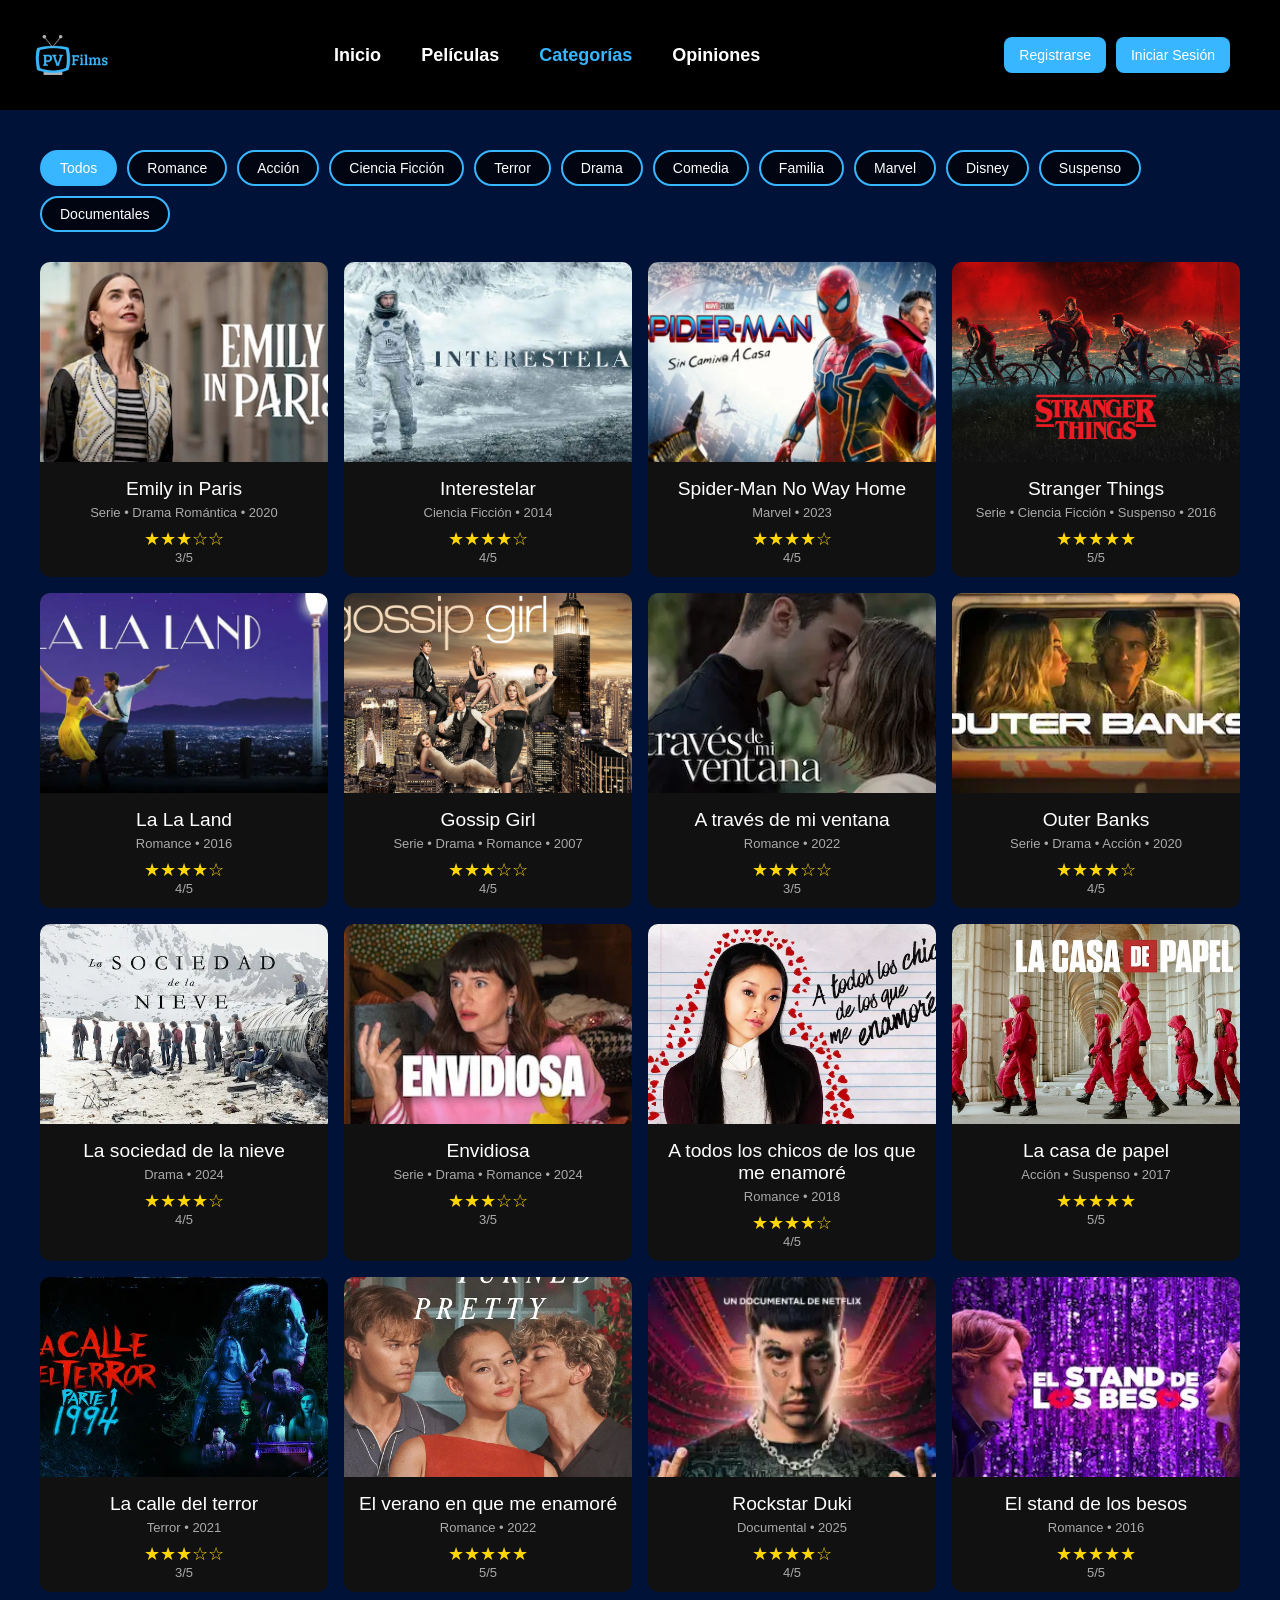
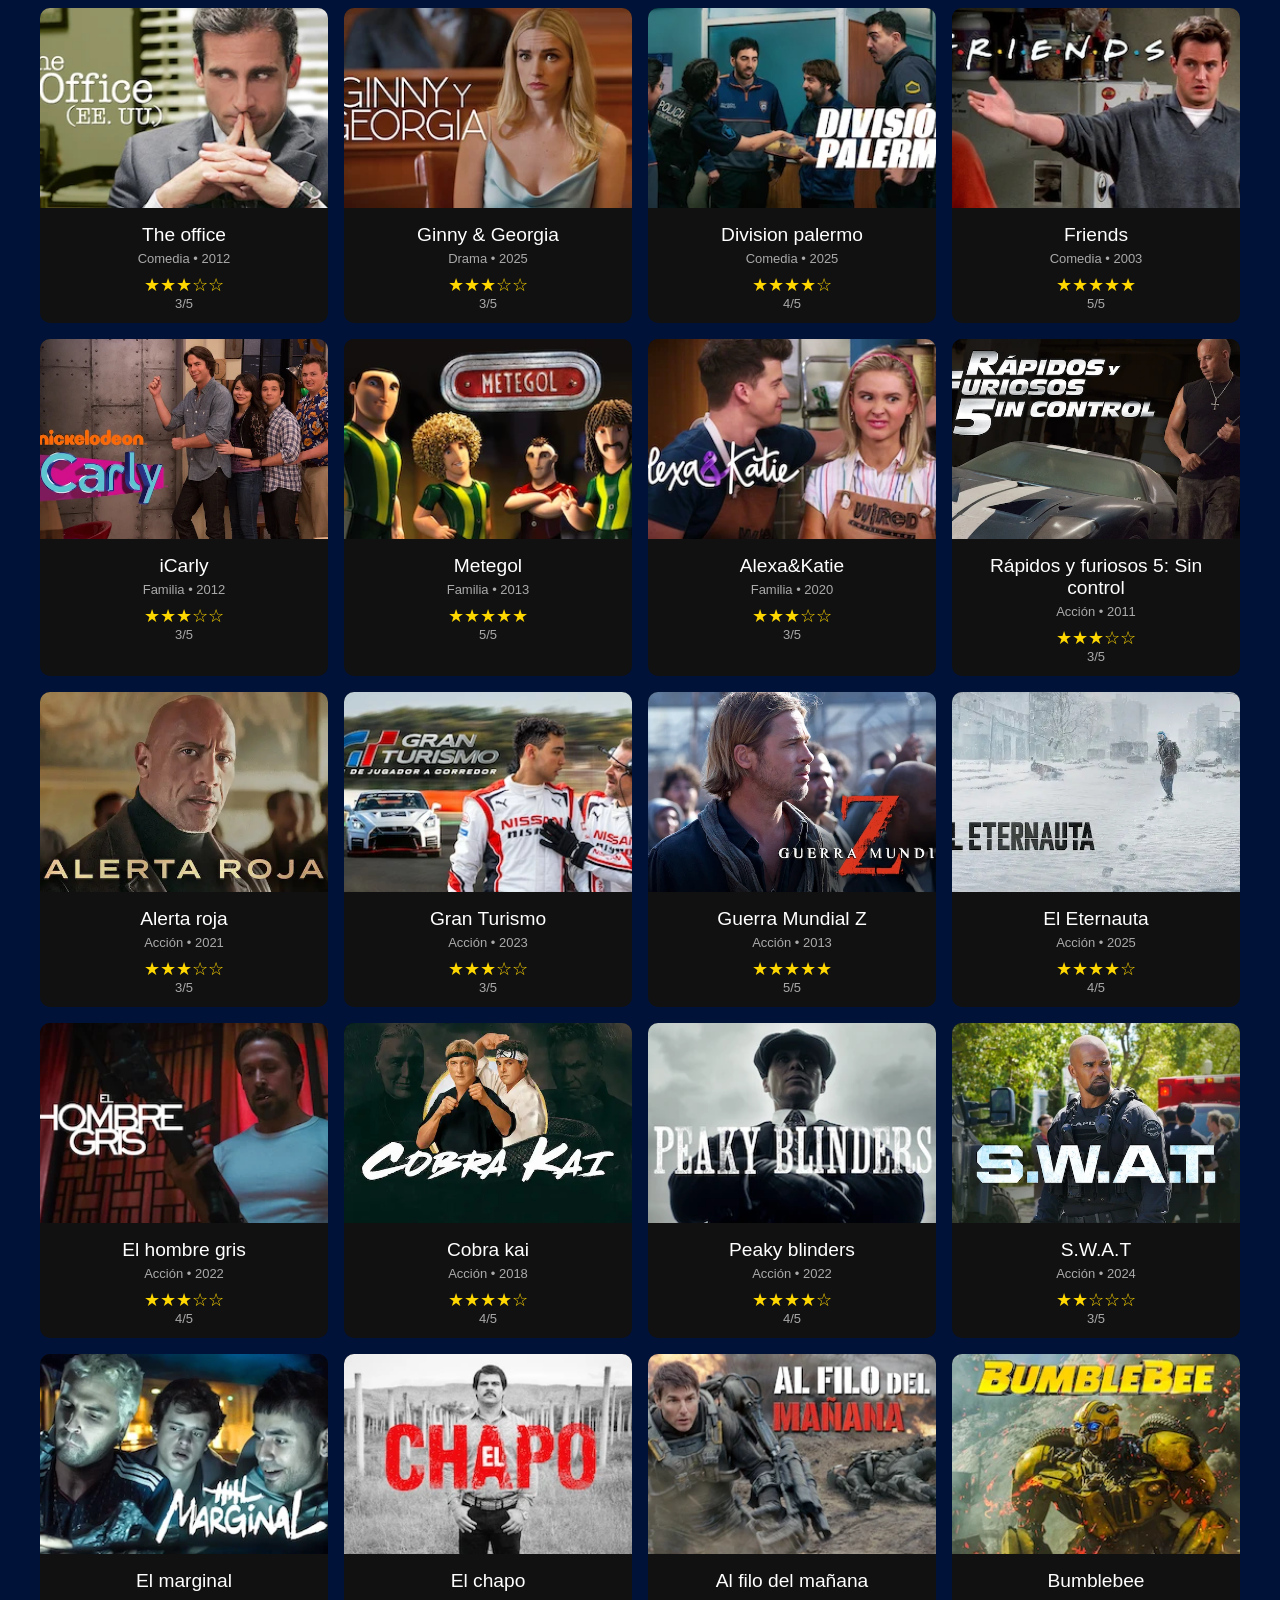
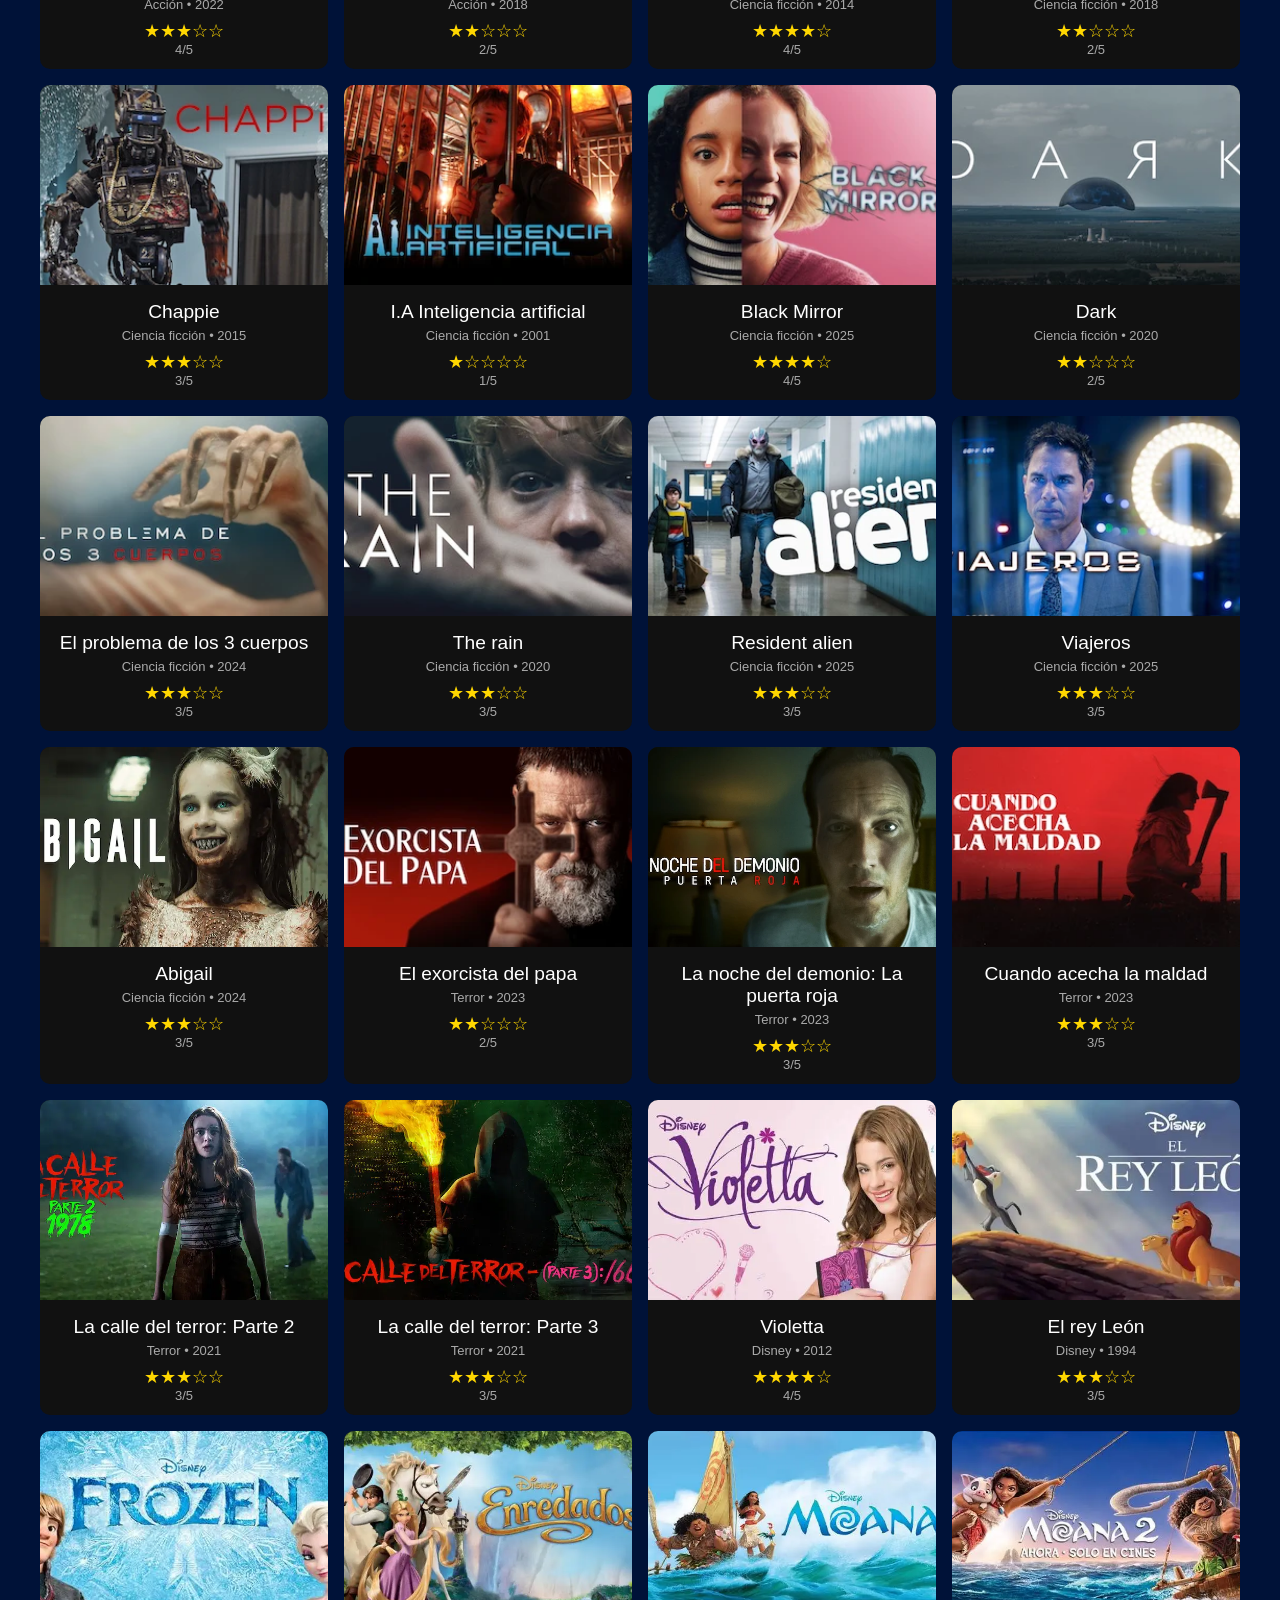
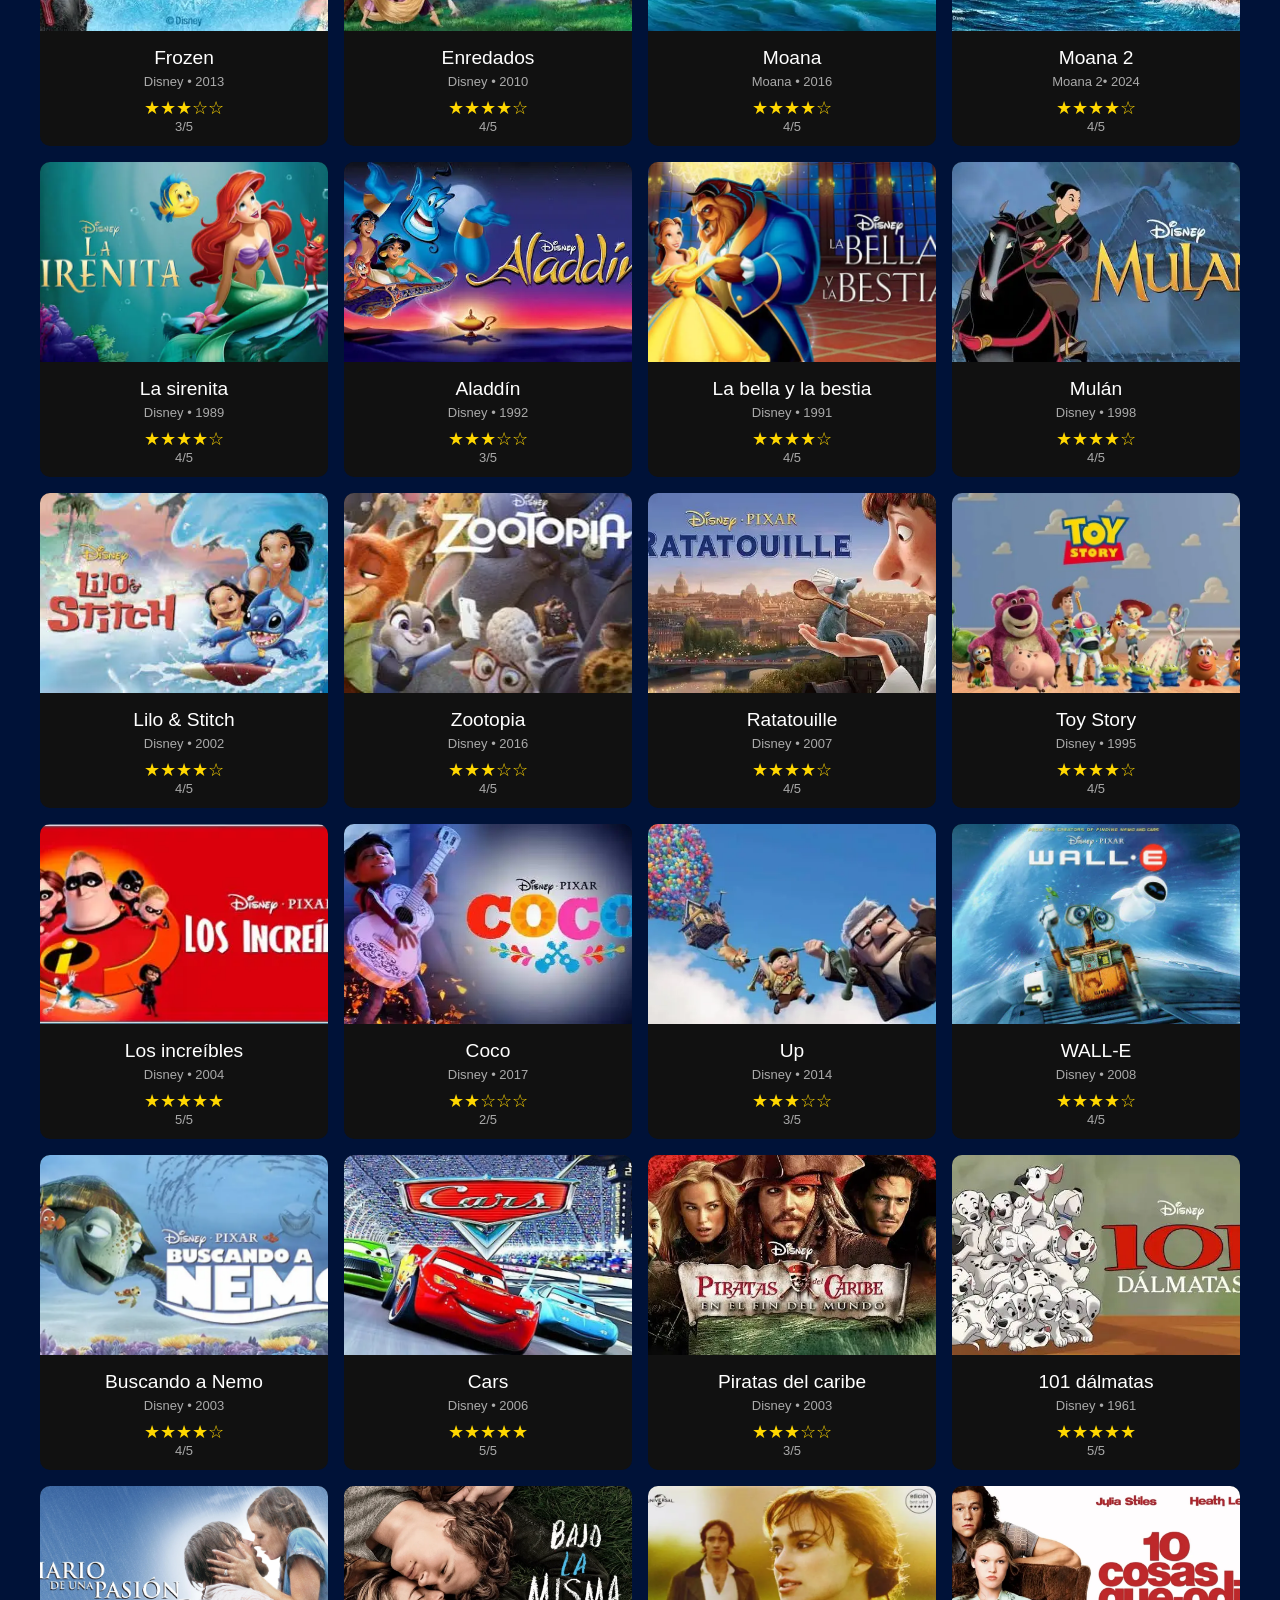
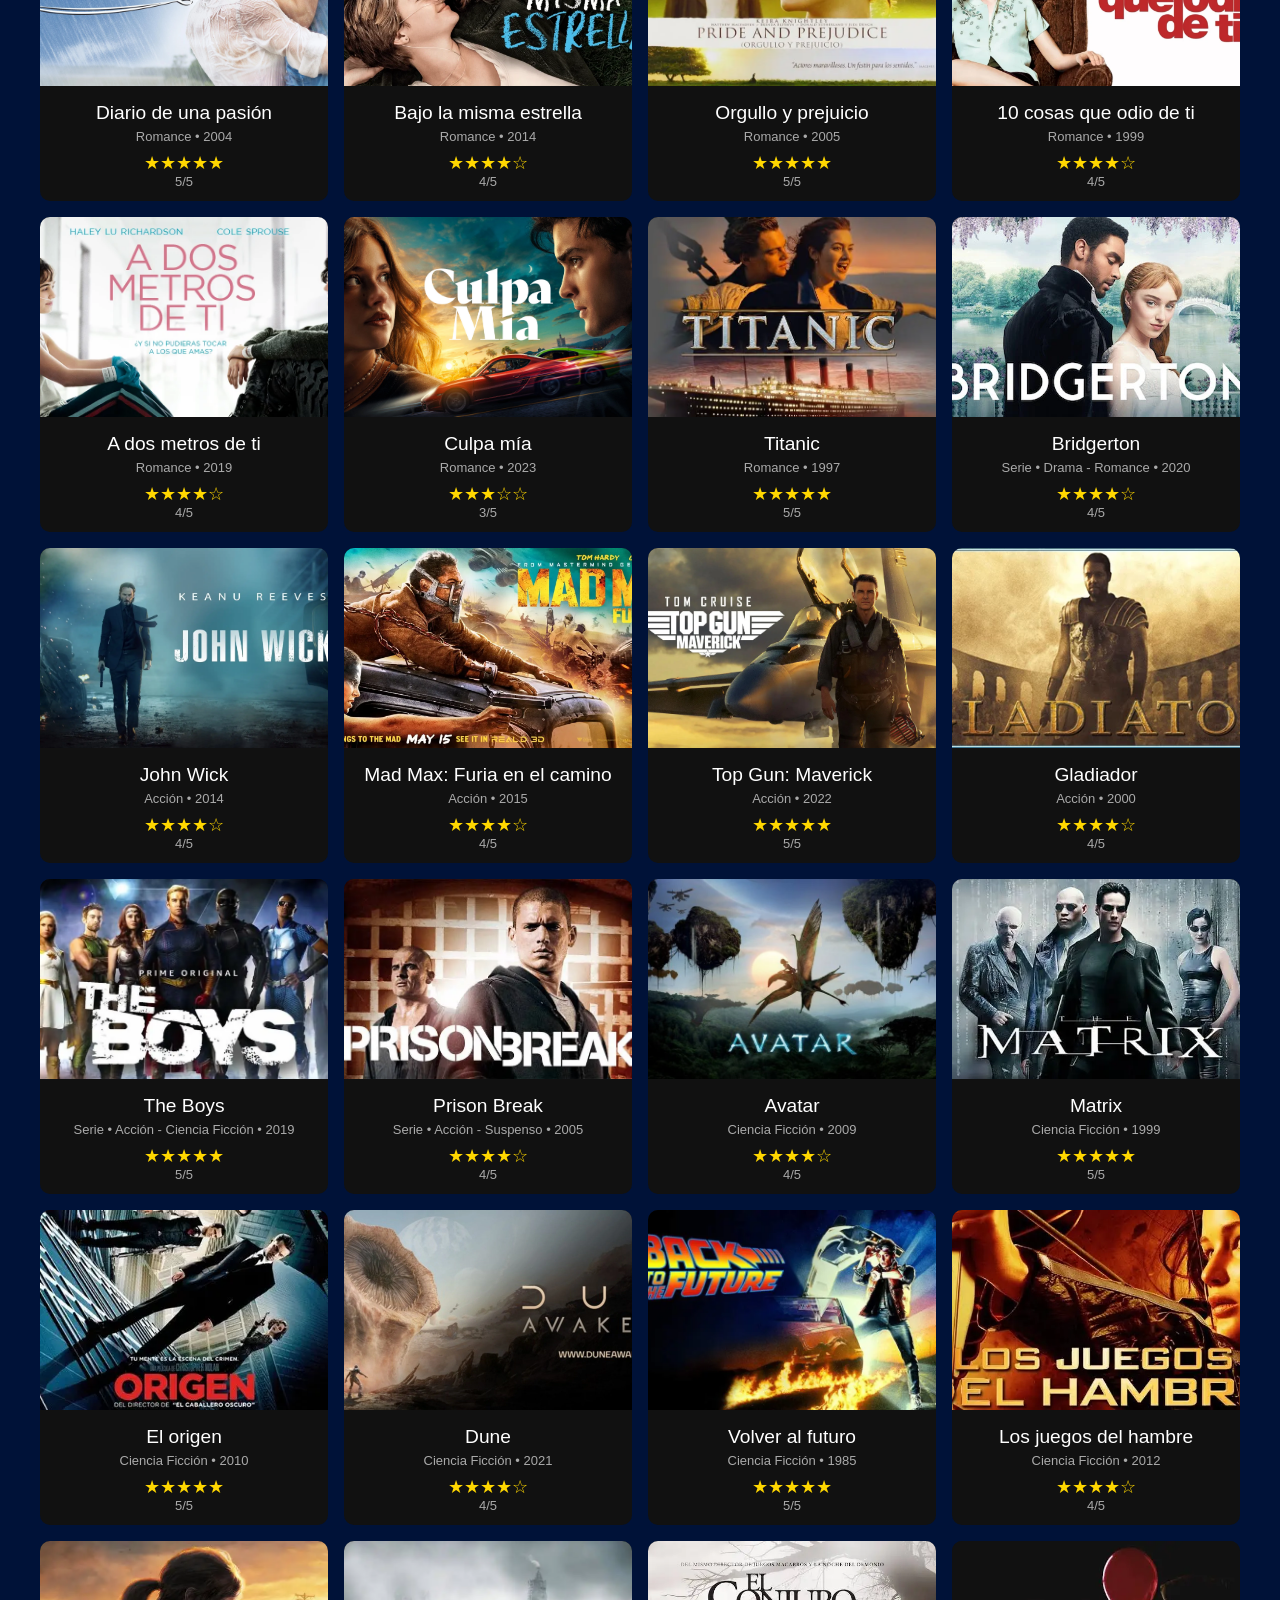
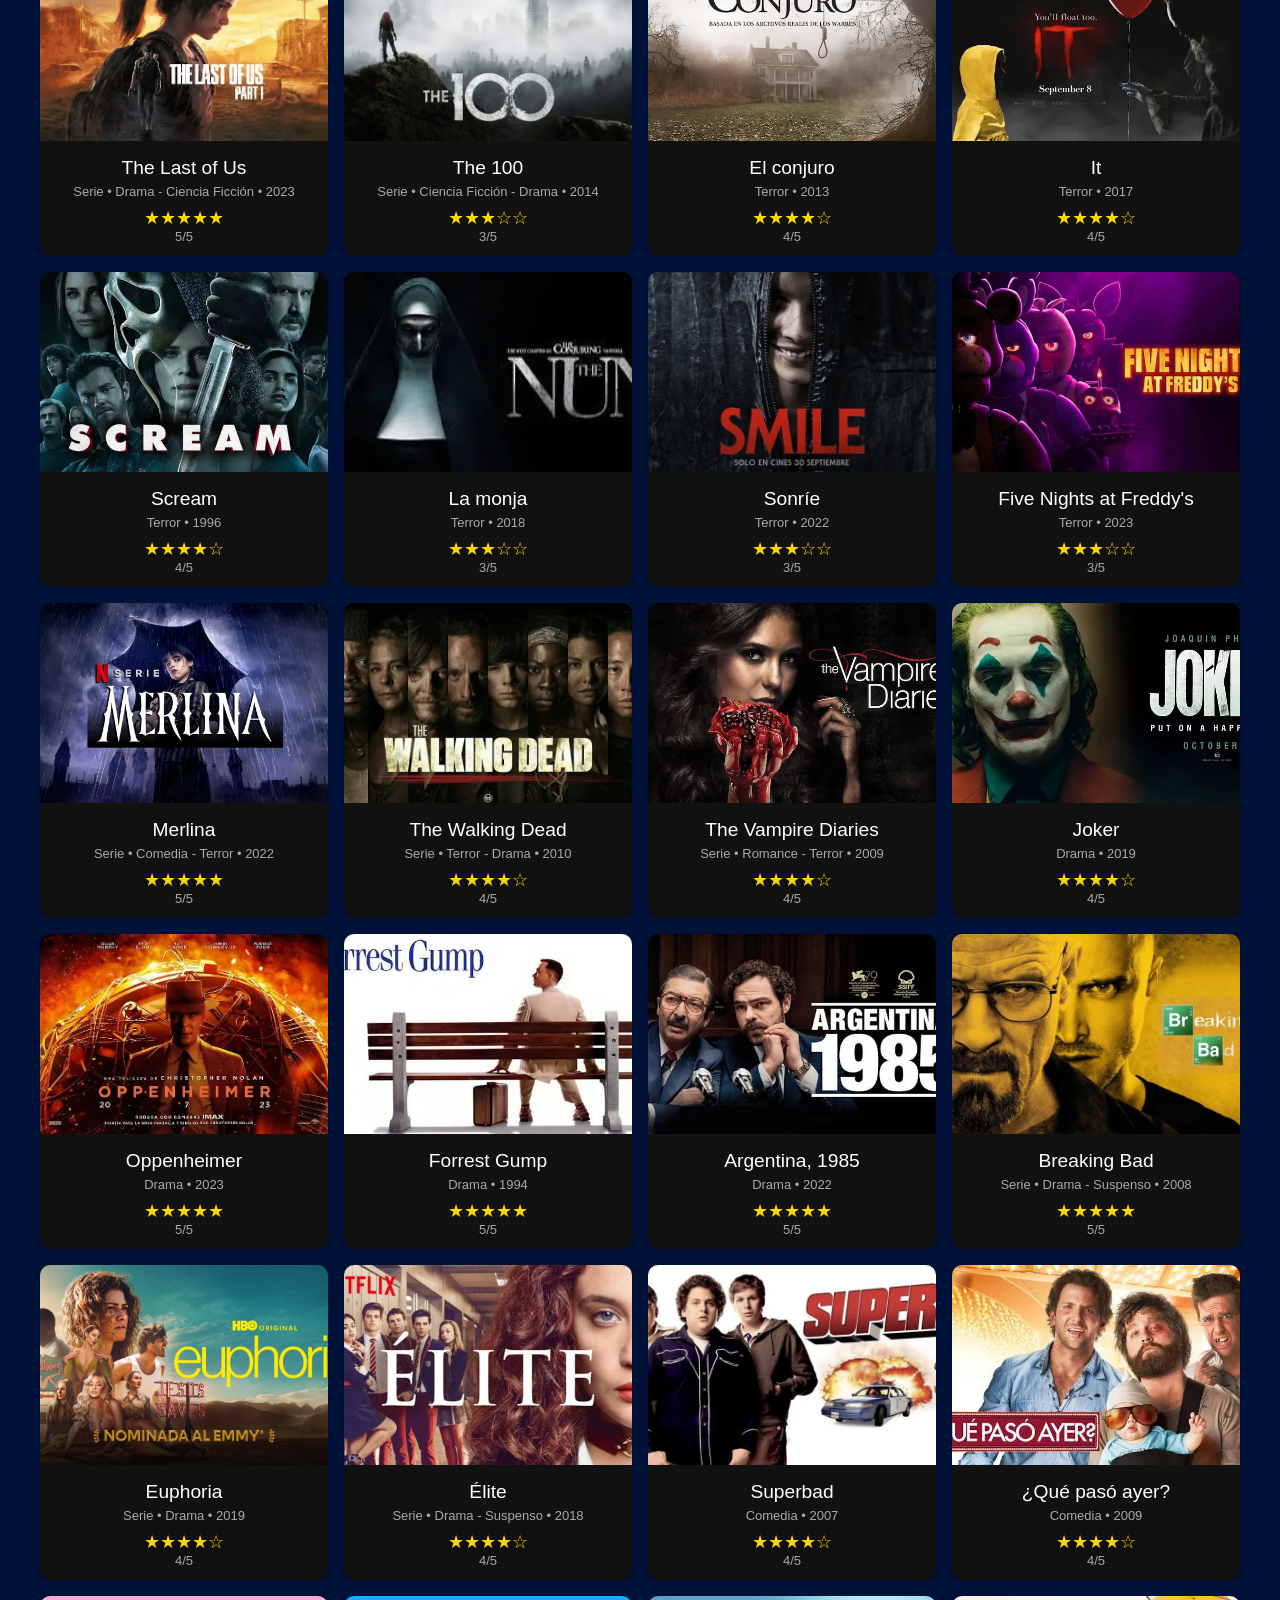
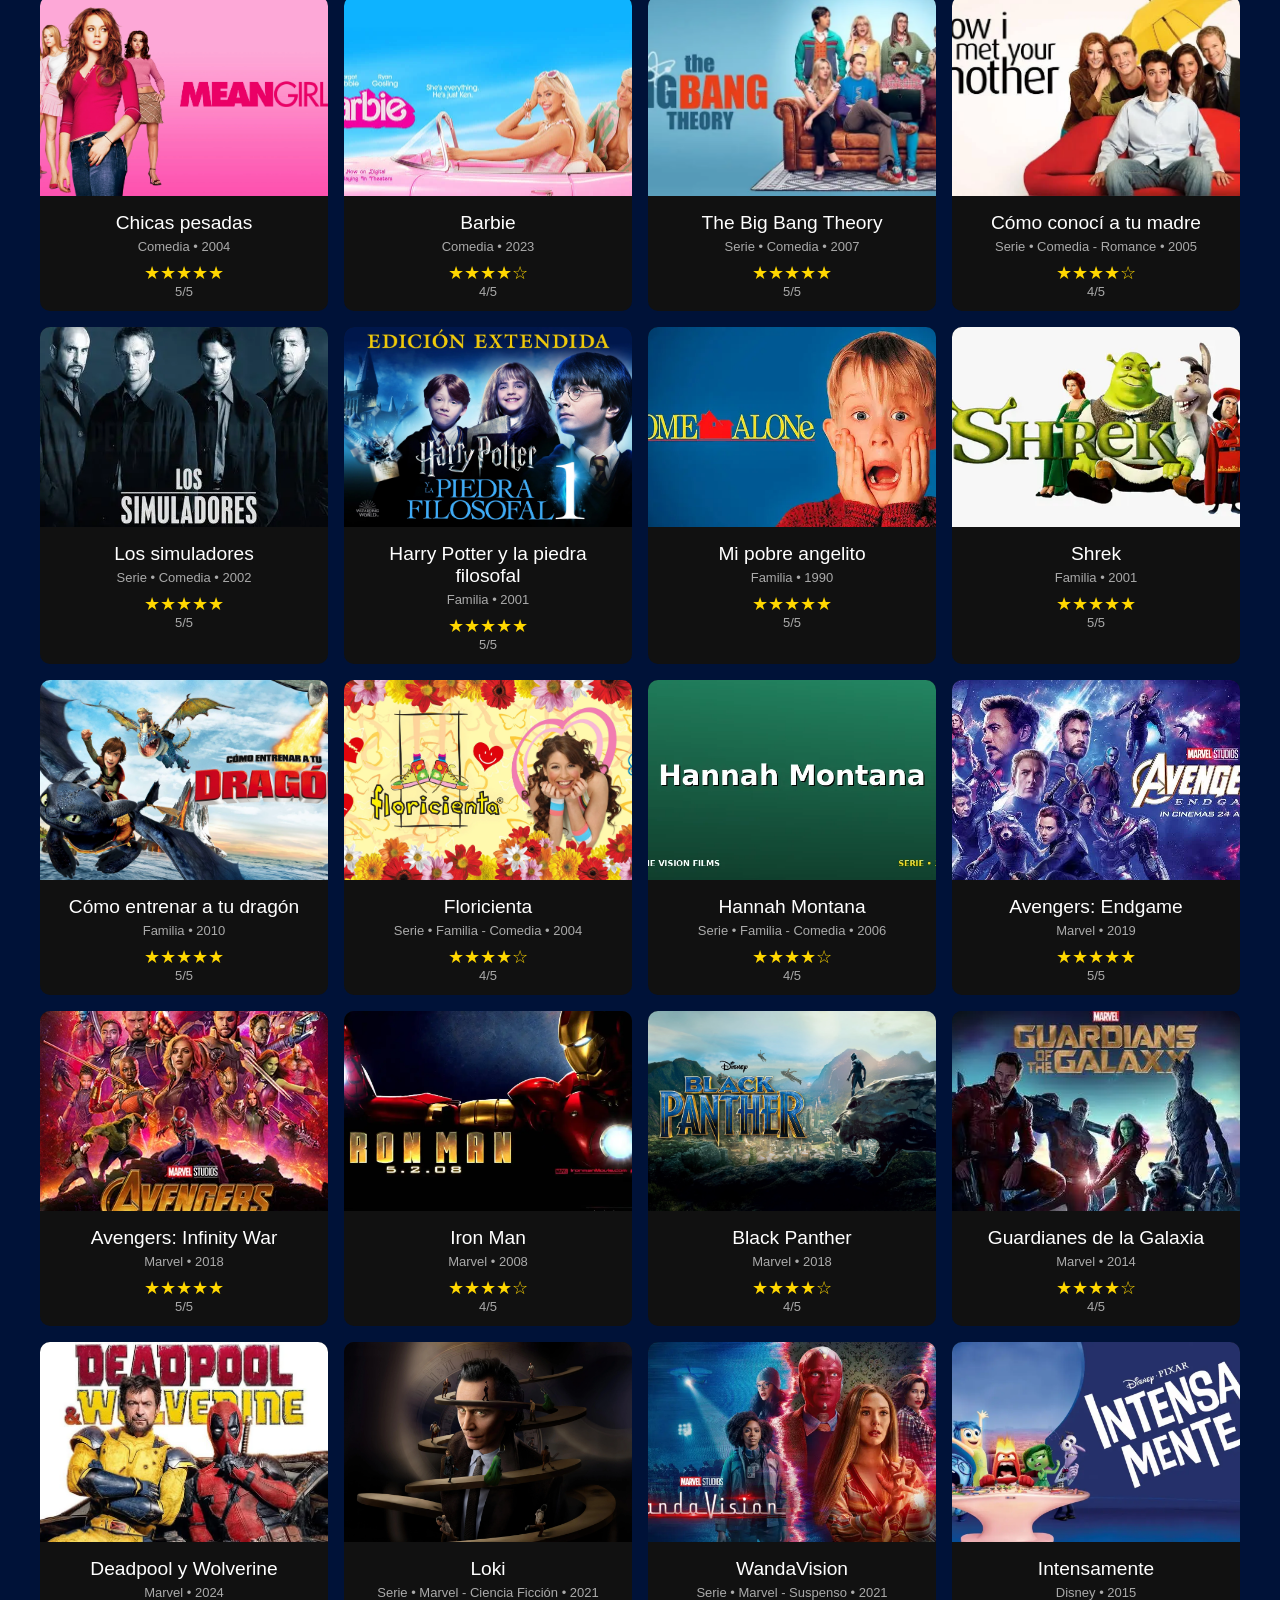
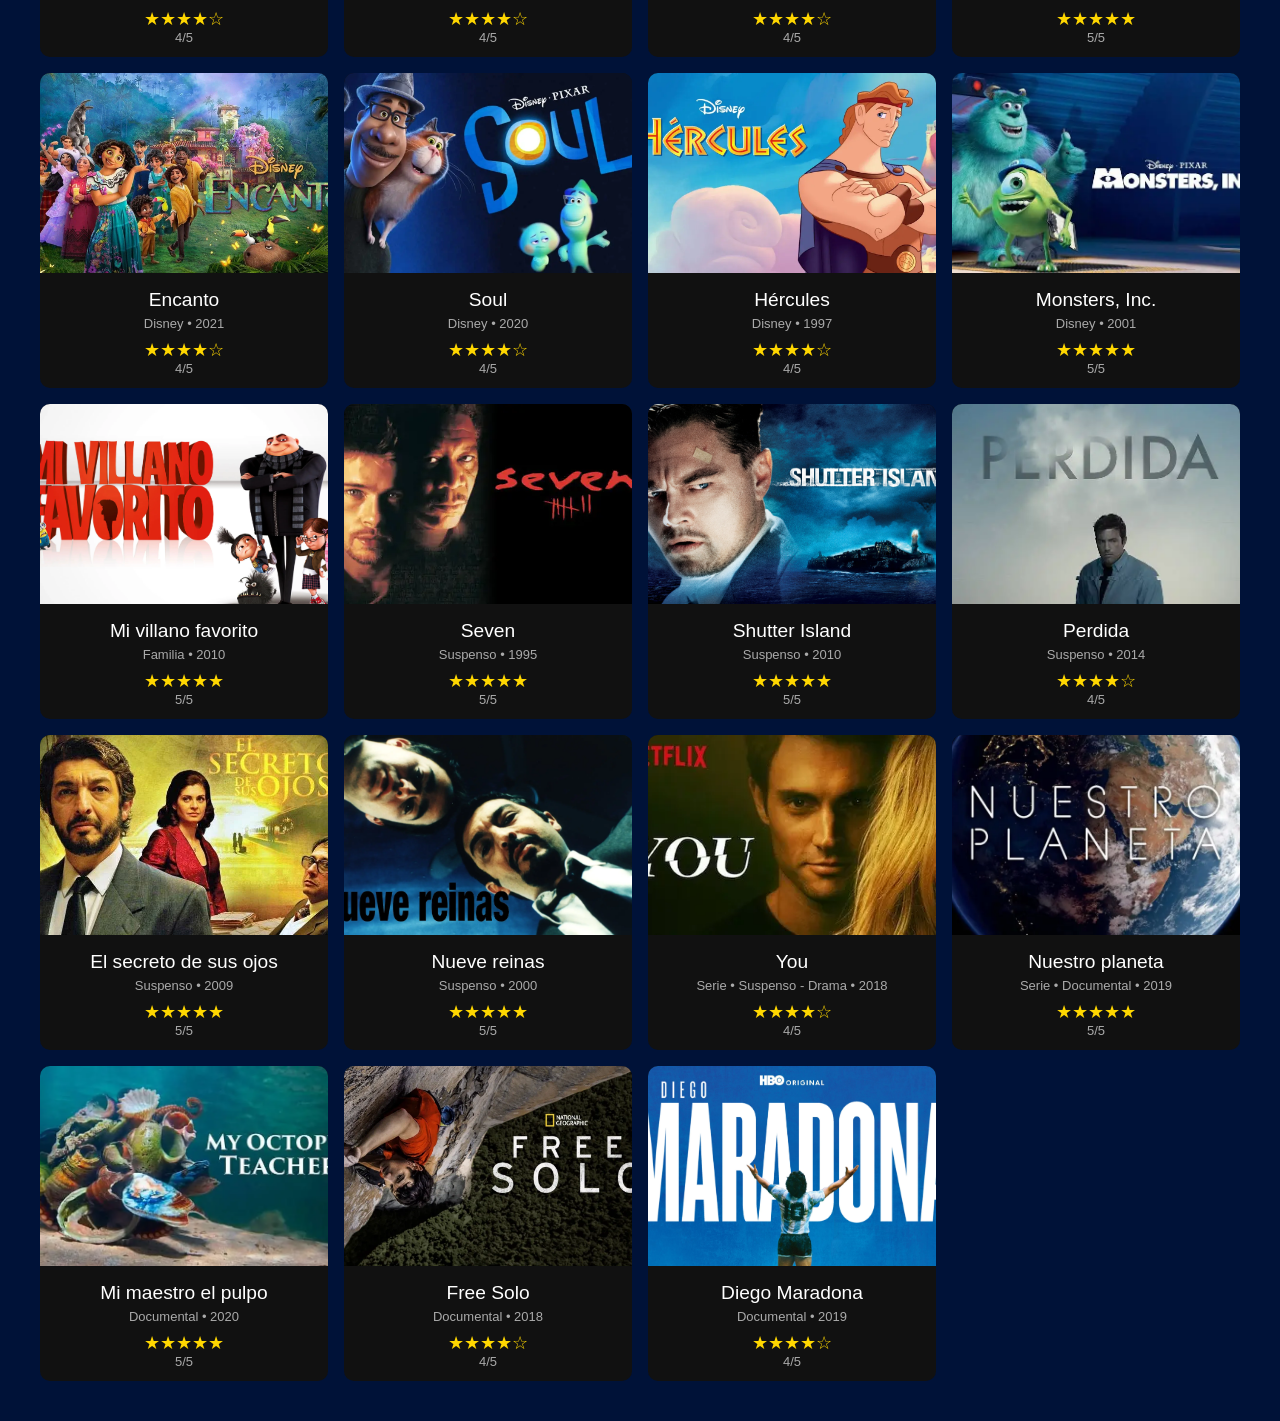
==== commit 57f3302f: "Arreglar imagenes" ====
--- a/pages/categorias.html
+++ b/pages/categorias.html
@@ -507,7 +507,7 @@
     </div>
 </div>
 <div class="tarjeta" data-generos="terror">
-    <img src="../Imagenes/la calle del terror 3.webp alt="La calle del terror: Parte 3">
+    <img src="../Imagenes/la calle del terror 3.webp" alt="La calle del terror: Parte 3">
     <div class="tarjeta-info">        
         <h3>La calle del terror: Parte 3</h3>
         <p>Terror • 2021</p>
@@ -588,7 +588,7 @@
     </div>
 </div>
 <div class="tarjeta" data-generos="disney">
-    <img src="../Imagenes/la bella y la bestia.webp.webp" alt="La bella y la bestia">
+    <img src="../Imagenes/la bella y la bestia.webp" alt="La bella y la bestia">
     <div class="tarjeta-info">        
         <h3>La bella y la bestia</h3>
         <p>Disney • 1991</p>
@@ -714,6 +714,681 @@
     </div>
 </div>
 
+<div class="tarjeta" data-generos="romance drama">
+    <img src="../Imagenes/diario de una pasion.webp" alt="Diario de una pasión">
+    <div class="tarjeta-info">        
+        <h3>Diario de una pasión</h3>
+        <p>Romance • 2004</p>
+        <p class="estrellas">★★★★★</p>
+        <p class="nota">5/5</p>
+    </div>
+</div>
+<div class="tarjeta" data-generos="romance drama">
+    <img src="../Imagenes/bajo la misma estrella.webp" alt="Bajo la misma estrella">
+    <div class="tarjeta-info">        
+        <h3>Bajo la misma estrella</h3>
+        <p>Romance • 2014</p>
+        <p class="estrellas">★★★★☆</p>
+        <p class="nota">4/5</p>
+    </div>
+</div>
+<div class="tarjeta" data-generos="romance drama">
+    <img src="../Imagenes/orgullo y prejuicio.webp" alt="Orgullo y prejuicio">
+    <div class="tarjeta-info">        
+        <h3>Orgullo y prejuicio</h3>
+        <p>Romance • 2005</p>
+        <p class="estrellas">★★★★★</p>
+        <p class="nota">5/5</p>
+    </div>
+</div>
+<div class="tarjeta" data-generos="romance comedia">
+    <img src="../Imagenes/10 cosas que odio de ti.webp" alt="10 cosas que odio de ti">
+    <div class="tarjeta-info">        
+        <h3>10 cosas que odio de ti</h3>
+        <p>Romance • 1999</p>
+        <p class="estrellas">★★★★☆</p>
+        <p class="nota">4/5</p>
+    </div>
+</div>
+<div class="tarjeta" data-generos="romance drama">
+    <img src="../Imagenes/a dos metros de ti.webp" alt="A dos metros de ti">
+    <div class="tarjeta-info">        
+        <h3>A dos metros de ti</h3>
+        <p>Romance • 2019</p>
+        <p class="estrellas">★★★★☆</p>
+        <p class="nota">4/5</p>
+    </div>
+</div>
+<div class="tarjeta" data-generos="romance drama">
+    <img src="../Imagenes/culpa mia.webp" alt="Culpa mía">
+    <div class="tarjeta-info">        
+        <h3>Culpa mía</h3>
+        <p>Romance • 2023</p>
+        <p class="estrellas">★★★☆☆</p>
+        <p class="nota">3/5</p>
+    </div>
+</div>
+<div class="tarjeta" data-generos="romance drama">
+    <img src="../Imagenes/titanic.webp" alt="Titanic">
+    <div class="tarjeta-info">        
+        <h3>Titanic</h3>
+        <p>Romance • 1997</p>
+        <p class="estrellas">★★★★★</p>
+        <p class="nota">5/5</p>
+    </div>
+</div>
+<div class="tarjeta" data-generos="romance drama">
+    <img src="../Imagenes/bridgerton.webp" alt="Bridgerton">
+    <div class="tarjeta-info">        
+        <h3>Bridgerton</h3>
+        <p>Serie • Drama - Romance • 2020</p>
+        <p class="estrellas">★★★★☆</p>
+        <p class="nota">4/5</p>
+    </div>
+</div>
+<div class="tarjeta" data-generos="accion suspenso">
+    <img src="../Imagenes/john wick.webp" alt="John Wick">
+    <div class="tarjeta-info">        
+        <h3>John Wick</h3>
+        <p>Acción • 2014</p>
+        <p class="estrellas">★★★★☆</p>
+        <p class="nota">4/5</p>
+    </div>
+</div>
+<div class="tarjeta" data-generos="accion ciencia-ficcion">
+    <img src="../Imagenes/mad max.webp" alt="Mad Max: Furia en el camino">
+    <div class="tarjeta-info">        
+        <h3>Mad Max: Furia en el camino</h3>
+        <p>Acción • 2015</p>
+        <p class="estrellas">★★★★☆</p>
+        <p class="nota">4/5</p>
+    </div>
+</div>
+<div class="tarjeta" data-generos="accion drama">
+    <img src="../Imagenes/top gun maverick.webp" alt="Top Gun: Maverick">
+    <div class="tarjeta-info">        
+        <h3>Top Gun: Maverick</h3>
+        <p>Acción • 2022</p>
+        <p class="estrellas">★★★★★</p>
+        <p class="nota">5/5</p>
+    </div>
+</div>
+<div class="tarjeta" data-generos="accion drama">
+    <img src="../Imagenes/gladiador.webp" alt="Gladiador">
+    <div class="tarjeta-info">        
+        <h3>Gladiador</h3>
+        <p>Acción • 2000</p>
+        <p class="estrellas">★★★★☆</p>
+        <p class="nota">4/5</p>
+    </div>
+</div>
+<div class="tarjeta" data-generos="accion ciencia-ficcion">
+    <img src="../Imagenes/the boys.webp" alt="The Boys">
+    <div class="tarjeta-info">        
+        <h3>The Boys</h3>
+        <p>Serie • Acción - Ciencia Ficción • 2019</p>
+        <p class="estrellas">★★★★★</p>
+        <p class="nota">5/5</p>
+    </div>
+</div>
+<div class="tarjeta" data-generos="accion suspenso drama">
+    <img src="../Imagenes/prison break.webp" alt="Prison Break">
+    <div class="tarjeta-info">        
+        <h3>Prison Break</h3>
+        <p>Serie • Acción - Suspenso • 2005</p>
+        <p class="estrellas">★★★★☆</p>
+        <p class="nota">4/5</p>
+    </div>
+</div>
+<div class="tarjeta" data-generos="ciencia-ficcion accion">
+    <img src="../Imagenes/avatar.webp" alt="Avatar">
+    <div class="tarjeta-info">        
+        <h3>Avatar</h3>
+        <p>Ciencia Ficción • 2009</p>
+        <p class="estrellas">★★★★☆</p>
+        <p class="nota">4/5</p>
+    </div>
+</div>
+<div class="tarjeta" data-generos="ciencia-ficcion accion">
+    <img src="../Imagenes/matrix.webp" alt="Matrix">
+    <div class="tarjeta-info">        
+        <h3>Matrix</h3>
+        <p>Ciencia Ficción • 1999</p>
+        <p class="estrellas">★★★★★</p>
+        <p class="nota">5/5</p>
+    </div>
+</div>
+<div class="tarjeta" data-generos="ciencia-ficcion suspenso">
+    <img src="../Imagenes/el origen.webp" alt="El origen">
+    <div class="tarjeta-info">        
+        <h3>El origen</h3>
+        <p>Ciencia Ficción • 2010</p>
+        <p class="estrellas">★★★★★</p>
+        <p class="nota">5/5</p>
+    </div>
+</div>
+<div class="tarjeta" data-generos="ciencia-ficcion drama">
+    <img src="../Imagenes/dune.webp" alt="Dune">
+    <div class="tarjeta-info">        
+        <h3>Dune</h3>
+        <p>Ciencia Ficción • 2021</p>
+        <p class="estrellas">★★★★☆</p>
+        <p class="nota">4/5</p>
+    </div>
+</div>
+<div class="tarjeta" data-generos="ciencia-ficcion comedia">
+    <img src="../Imagenes/volver al futuro.webp" alt="Volver al futuro">
+    <div class="tarjeta-info">        
+        <h3>Volver al futuro</h3>
+        <p>Ciencia Ficción • 1985</p>
+        <p class="estrellas">★★★★★</p>
+        <p class="nota">5/5</p>
+    </div>
+</div>
+<div class="tarjeta" data-generos="ciencia-ficcion accion">
+    <img src="../Imagenes/los juegos del hambre.webp" alt="Los juegos del hambre">
+    <div class="tarjeta-info">        
+        <h3>Los juegos del hambre</h3>
+        <p>Ciencia Ficción • 2012</p>
+        <p class="estrellas">★★★★☆</p>
+        <p class="nota">4/5</p>
+    </div>
+</div>
+<div class="tarjeta" data-generos="ciencia-ficcion drama terror">
+    <img src="../Imagenes/the last of us.webp" alt="The Last of Us">
+    <div class="tarjeta-info">        
+        <h3>The Last of Us</h3>
+        <p>Serie • Drama - Ciencia Ficción • 2023</p>
+        <p class="estrellas">★★★★★</p>
+        <p class="nota">5/5</p>
+    </div>
+</div>
+<div class="tarjeta" data-generos="ciencia-ficcion drama">
+    <img src="../Imagenes/the 100.webp" alt="The 100">
+    <div class="tarjeta-info">        
+        <h3>The 100</h3>
+        <p>Serie • Ciencia Ficción - Drama • 2014</p>
+        <p class="estrellas">★★★☆☆</p>
+        <p class="nota">3/5</p>
+    </div>
+</div>
+<div class="tarjeta" data-generos="terror suspenso">
+    <img src="../Imagenes/el conjuro.webp" alt="El conjuro">
+    <div class="tarjeta-info">        
+        <h3>El conjuro</h3>
+        <p>Terror • 2013</p>
+        <p class="estrellas">★★★★☆</p>
+        <p class="nota">4/5</p>
+    </div>
+</div>
+<div class="tarjeta" data-generos="terror">
+    <img src="../Imagenes/it.webp" alt="It">
+    <div class="tarjeta-info">        
+        <h3>It</h3>
+        <p>Terror • 2017</p>
+        <p class="estrellas">★★★★☆</p>
+        <p class="nota">4/5</p>
+    </div>
+</div>
+<div class="tarjeta" data-generos="terror suspenso">
+    <img src="../Imagenes/scream.webp" alt="Scream">
+    <div class="tarjeta-info">        
+        <h3>Scream</h3>
+        <p>Terror • 1996</p>
+        <p class="estrellas">★★★★☆</p>
+        <p class="nota">4/5</p>
+    </div>
+</div>
+<div class="tarjeta" data-generos="terror">
+    <img src="../Imagenes/la monja.webp" alt="La monja">
+    <div class="tarjeta-info">        
+        <h3>La monja</h3>
+        <p>Terror • 2018</p>
+        <p class="estrellas">★★★☆☆</p>
+        <p class="nota">3/5</p>
+    </div>
+</div>
+<div class="tarjeta" data-generos="terror suspenso">
+    <img src="../Imagenes/sonrie.webp" alt="Sonríe">
+    <div class="tarjeta-info">        
+        <h3>Sonríe</h3>
+        <p>Terror • 2022</p>
+        <p class="estrellas">★★★☆☆</p>
+        <p class="nota">3/5</p>
+    </div>
+</div>
+<div class="tarjeta" data-generos="terror suspenso">
+    <img src="../Imagenes/five nights at freddys.webp" alt="Five Nights at Freddy's">
+    <div class="tarjeta-info">        
+        <h3>Five Nights at Freddy's</h3>
+        <p>Terror • 2023</p>
+        <p class="estrellas">★★★☆☆</p>
+        <p class="nota">3/5</p>
+    </div>
+</div>
+<div class="tarjeta" data-generos="terror comedia suspenso">
+    <img src="../Imagenes/merlina.webp" alt="Merlina">
+    <div class="tarjeta-info">        
+        <h3>Merlina</h3>
+        <p>Serie • Comedia - Terror • 2022</p>
+        <p class="estrellas">★★★★★</p>
+        <p class="nota">5/5</p>
+    </div>
+</div>
+<div class="tarjeta" data-generos="terror drama accion">
+    <img src="../Imagenes/the walking dead.webp" alt="The Walking Dead">
+    <div class="tarjeta-info">        
+        <h3>The Walking Dead</h3>
+        <p>Serie • Terror - Drama • 2010</p>
+        <p class="estrellas">★★★★☆</p>
+        <p class="nota">4/5</p>
+    </div>
+</div>
+<div class="tarjeta" data-generos="romance terror drama">
+    <img src="../Imagenes/the vampire diaries.webp" alt="The Vampire Diaries">
+    <div class="tarjeta-info">        
+        <h3>The Vampire Diaries</h3>
+        <p>Serie • Romance - Terror • 2009</p>
+        <p class="estrellas">★★★★☆</p>
+        <p class="nota">4/5</p>
+    </div>
+</div>
+<div class="tarjeta" data-generos="drama suspenso">
+    <img src="../Imagenes/joker.webp" alt="Joker">
+    <div class="tarjeta-info">        
+        <h3>Joker</h3>
+        <p>Drama • 2019</p>
+        <p class="estrellas">★★★★☆</p>
+        <p class="nota">4/5</p>
+    </div>
+</div>
+<div class="tarjeta" data-generos="drama">
+    <img src="../Imagenes/oppenheimer.webp" alt="Oppenheimer">
+    <div class="tarjeta-info">        
+        <h3>Oppenheimer</h3>
+        <p>Drama • 2023</p>
+        <p class="estrellas">★★★★★</p>
+        <p class="nota">5/5</p>
+    </div>
+</div>
+<div class="tarjeta" data-generos="drama romance comedia">
+    <img src="../Imagenes/forrest gump.webp" alt="Forrest Gump">
+    <div class="tarjeta-info">        
+        <h3>Forrest Gump</h3>
+        <p>Drama • 1994</p>
+        <p class="estrellas">★★★★★</p>
+        <p class="nota">5/5</p>
+    </div>
+</div>
+<div class="tarjeta" data-generos="drama">
+    <img src="../Imagenes/argentina 1985.webp" alt="Argentina, 1985">
+    <div class="tarjeta-info">        
+        <h3>Argentina, 1985</h3>
+        <p>Drama • 2022</p>
+        <p class="estrellas">★★★★★</p>
+        <p class="nota">5/5</p>
+    </div>
+</div>
+<div class="tarjeta" data-generos="drama suspenso">
+    <img src="../Imagenes/breaking bad.webp" alt="Breaking Bad">
+    <div class="tarjeta-info">        
+        <h3>Breaking Bad</h3>
+        <p>Serie • Drama - Suspenso • 2008</p>
+        <p class="estrellas">★★★★★</p>
+        <p class="nota">5/5</p>
+    </div>
+</div>
+<div class="tarjeta" data-generos="drama">
+    <img src="../Imagenes/euphoria.webp" alt="Euphoria">
+    <div class="tarjeta-info">        
+        <h3>Euphoria</h3>
+        <p>Serie • Drama • 2019</p>
+        <p class="estrellas">★★★★☆</p>
+        <p class="nota">4/5</p>
+    </div>
+</div>
+<div class="tarjeta" data-generos="drama suspenso">
+    <img src="../Imagenes/elite.webp" alt="Élite">
+    <div class="tarjeta-info">        
+        <h3>Élite</h3>
+        <p>Serie • Drama - Suspenso • 2018</p>
+        <p class="estrellas">★★★★☆</p>
+        <p class="nota">4/5</p>
+    </div>
+</div>
+<div class="tarjeta" data-generos="comedia">
+    <img src="../Imagenes/superbad.webp" alt="Superbad">
+    <div class="tarjeta-info">        
+        <h3>Superbad</h3>
+        <p>Comedia • 2007</p>
+        <p class="estrellas">★★★★☆</p>
+        <p class="nota">4/5</p>
+    </div>
+</div>
+<div class="tarjeta" data-generos="comedia">
+    <img src="../Imagenes/que paso ayer.webp" alt="¿Qué pasó ayer?">
+    <div class="tarjeta-info">        
+        <h3>¿Qué pasó ayer?</h3>
+        <p>Comedia • 2009</p>
+        <p class="estrellas">★★★★☆</p>
+        <p class="nota">4/5</p>
+    </div>
+</div>
+<div class="tarjeta" data-generos="comedia">
+    <img src="../Imagenes/chicas pesadas.webp" alt="Chicas pesadas">
+    <div class="tarjeta-info">        
+        <h3>Chicas pesadas</h3>
+        <p>Comedia • 2004</p>
+        <p class="estrellas">★★★★★</p>
+        <p class="nota">5/5</p>
+    </div>
+</div>
+<div class="tarjeta" data-generos="comedia familia">
+    <img src="../Imagenes/barbie.webp" alt="Barbie">
+    <div class="tarjeta-info">        
+        <h3>Barbie</h3>
+        <p>Comedia • 2023</p>
+        <p class="estrellas">★★★★☆</p>
+        <p class="nota">4/5</p>
+    </div>
+</div>
+<div class="tarjeta" data-generos="comedia">
+    <img src="../Imagenes/the big bang theory.webp" alt="The Big Bang Theory">
+    <div class="tarjeta-info">        
+        <h3>The Big Bang Theory</h3>
+        <p>Serie • Comedia • 2007</p>
+        <p class="estrellas">★★★★★</p>
+        <p class="nota">5/5</p>
+    </div>
+</div>
+<div class="tarjeta" data-generos="comedia romance">
+    <img src="../Imagenes/como conoci a tu madre.webp" alt="Cómo conocí a tu madre">
+    <div class="tarjeta-info">        
+        <h3>Cómo conocí a tu madre</h3>
+        <p>Serie • Comedia - Romance • 2005</p>
+        <p class="estrellas">★★★★☆</p>
+        <p class="nota">4/5</p>
+    </div>
+</div>
+<div class="tarjeta" data-generos="comedia">
+    <img src="../Imagenes/los simuladores.webp" alt="Los simuladores">
+    <div class="tarjeta-info">        
+        <h3>Los simuladores</h3>
+        <p>Serie • Comedia • 2002</p>
+        <p class="estrellas">★★★★★</p>
+        <p class="nota">5/5</p>
+    </div>
+</div>
+<div class="tarjeta" data-generos="familia">
+    <img src="../Imagenes/harry potter.webp" alt="Harry Potter y la piedra filosofal">
+    <div class="tarjeta-info">        
+        <h3>Harry Potter y la piedra filosofal</h3>
+        <p>Familia • 2001</p>
+        <p class="estrellas">★★★★★</p>
+        <p class="nota">5/5</p>
+    </div>
+</div>
+<div class="tarjeta" data-generos="familia comedia">
+    <img src="../Imagenes/mi pobre angelito.webp" alt="Mi pobre angelito">
+    <div class="tarjeta-info">        
+        <h3>Mi pobre angelito</h3>
+        <p>Familia • 1990</p>
+        <p class="estrellas">★★★★★</p>
+        <p class="nota">5/5</p>
+    </div>
+</div>
+<div class="tarjeta" data-generos="familia comedia">
+    <img src="../Imagenes/shrek.webp" alt="Shrek">
+    <div class="tarjeta-info">        
+        <h3>Shrek</h3>
+        <p>Familia • 2001</p>
+        <p class="estrellas">★★★★★</p>
+        <p class="nota">5/5</p>
+    </div>
+</div>
+<div class="tarjeta" data-generos="familia">
+    <img src="../Imagenes/como entrenar a tu dragon.webp" alt="Cómo entrenar a tu dragón">
+    <div class="tarjeta-info">        
+        <h3>Cómo entrenar a tu dragón</h3>
+        <p>Familia • 2010</p>
+        <p class="estrellas">★★★★★</p>
+        <p class="nota">5/5</p>
+    </div>
+</div>
+<div class="tarjeta" data-generos="familia comedia romance">
+    <img src="../Imagenes/floricienta.webp" alt="Floricienta">
+    <div class="tarjeta-info">        
+        <h3>Floricienta</h3>
+        <p>Serie • Familia - Comedia • 2004</p>
+        <p class="estrellas">★★★★☆</p>
+        <p class="nota">4/5</p>
+    </div>
+</div>
+<div class="tarjeta" data-generos="familia comedia">
+    <img src="../Imagenes/hannah montana.webp" alt="Hannah Montana">
+    <div class="tarjeta-info">        
+        <h3>Hannah Montana</h3>
+        <p>Serie • Familia - Comedia • 2006</p>
+        <p class="estrellas">★★★★☆</p>
+        <p class="nota">4/5</p>
+    </div>
+</div>
+<div class="tarjeta" data-generos="marvel accion ciencia-ficcion">
+    <img src="../Imagenes/avengers endgame.webp" alt="Avengers: Endgame">
+    <div class="tarjeta-info">        
+        <h3>Avengers: Endgame</h3>
+        <p>Marvel • 2019</p>
+        <p class="estrellas">★★★★★</p>
+        <p class="nota">5/5</p>
+    </div>
+</div>
+<div class="tarjeta" data-generos="marvel accion ciencia-ficcion">
+    <img src="../Imagenes/avengers infinity war.webp" alt="Avengers: Infinity War">
+    <div class="tarjeta-info">        
+        <h3>Avengers: Infinity War</h3>
+        <p>Marvel • 2018</p>
+        <p class="estrellas">★★★★★</p>
+        <p class="nota">5/5</p>
+    </div>
+</div>
+<div class="tarjeta" data-generos="marvel accion">
+    <img src="../Imagenes/iron man.webp" alt="Iron Man">
+    <div class="tarjeta-info">        
+        <h3>Iron Man</h3>
+        <p>Marvel • 2008</p>
+        <p class="estrellas">★★★★☆</p>
+        <p class="nota">4/5</p>
+    </div>
+</div>
+<div class="tarjeta" data-generos="marvel accion">
+    <img src="../Imagenes/black panther.webp" alt="Black Panther">
+    <div class="tarjeta-info">        
+        <h3>Black Panther</h3>
+        <p>Marvel • 2018</p>
+        <p class="estrellas">★★★★☆</p>
+        <p class="nota">4/5</p>
+    </div>
+</div>
+<div class="tarjeta" data-generos="marvel accion comedia">
+    <img src="../Imagenes/guardianes de la galaxia.webp" alt="Guardianes de la Galaxia">
+    <div class="tarjeta-info">        
+        <h3>Guardianes de la Galaxia</h3>
+        <p>Marvel • 2014</p>
+        <p class="estrellas">★★★★☆</p>
+        <p class="nota">4/5</p>
+    </div>
+</div>
+<div class="tarjeta" data-generos="marvel accion comedia">
+    <img src="../Imagenes/deadpool y wolverine.webp" alt="Deadpool y Wolverine">
+    <div class="tarjeta-info">        
+        <h3>Deadpool y Wolverine</h3>
+        <p>Marvel • 2024</p>
+        <p class="estrellas">★★★★☆</p>
+        <p class="nota">4/5</p>
+    </div>
+</div>
+<div class="tarjeta" data-generos="marvel ciencia-ficcion">
+    <img src="../Imagenes/loki.webp" alt="Loki">
+    <div class="tarjeta-info">        
+        <h3>Loki</h3>
+        <p>Serie • Marvel - Ciencia Ficción • 2021</p>
+        <p class="estrellas">★★★★☆</p>
+        <p class="nota">4/5</p>
+    </div>
+</div>
+<div class="tarjeta" data-generos="marvel misterio suspenso">
+    <img src="../Imagenes/wandavision.webp" alt="WandaVision">
+    <div class="tarjeta-info">        
+        <h3>WandaVision</h3>
+        <p>Serie • Marvel - Suspenso • 2021</p>
+        <p class="estrellas">★★★★☆</p>
+        <p class="nota">4/5</p>
+    </div>
+</div>
+<div class="tarjeta" data-generos="disney familia">
+    <img src="../Imagenes/intensamente.webp" alt="Intensamente">
+    <div class="tarjeta-info">        
+        <h3>Intensamente</h3>
+        <p>Disney • 2015</p>
+        <p class="estrellas">★★★★★</p>
+        <p class="nota">5/5</p>
+    </div>
+</div>
+<div class="tarjeta" data-generos="disney familia">
+    <img src="../Imagenes/encanto.webp" alt="Encanto">
+    <div class="tarjeta-info">        
+        <h3>Encanto</h3>
+        <p>Disney • 2021</p>
+        <p class="estrellas">★★★★☆</p>
+        <p class="nota">4/5</p>
+    </div>
+</div>
+<div class="tarjeta" data-generos="disney familia">
+    <img src="../Imagenes/soul.webp" alt="Soul">
+    <div class="tarjeta-info">        
+        <h3>Soul</h3>
+        <p>Disney • 2020</p>
+        <p class="estrellas">★★★★☆</p>
+        <p class="nota">4/5</p>
+    </div>
+</div>
+<div class="tarjeta" data-generos="disney familia">
+    <img src="../Imagenes/hercules.webp" alt="Hércules">
+    <div class="tarjeta-info">        
+        <h3>Hércules</h3>
+        <p>Disney • 1997</p>
+        <p class="estrellas">★★★★☆</p>
+        <p class="nota">4/5</p>
+    </div>
+</div>
+<div class="tarjeta" data-generos="disney familia comedia">
+    <img src="../Imagenes/monsters inc.webp" alt="Monsters, Inc.">
+    <div class="tarjeta-info">        
+        <h3>Monsters, Inc.</h3>
+        <p>Disney • 2001</p>
+        <p class="estrellas">★★★★★</p>
+        <p class="nota">5/5</p>
+    </div>
+</div>
+<div class="tarjeta" data-generos="familia comedia">
+    <img src="../Imagenes/mi villano favorito.webp" alt="Mi villano favorito">
+    <div class="tarjeta-info">        
+        <h3>Mi villano favorito</h3>
+        <p>Familia • 2010</p>
+        <p class="estrellas">★★★★★</p>
+        <p class="nota">5/5</p>
+    </div>
+</div>
+<div class="tarjeta" data-generos="suspenso drama">
+    <img src="../Imagenes/seven.webp" alt="Seven">
+    <div class="tarjeta-info">        
+        <h3>Seven</h3>
+        <p>Suspenso • 1995</p>
+        <p class="estrellas">★★★★★</p>
+        <p class="nota">5/5</p>
+    </div>
+</div>
+<div class="tarjeta" data-generos="suspenso drama">
+    <img src="../Imagenes/shutter island.webp" alt="Shutter Island">
+    <div class="tarjeta-info">        
+        <h3>Shutter Island</h3>
+        <p>Suspenso • 2010</p>
+        <p class="estrellas">★★★★★</p>
+        <p class="nota">5/5</p>
+    </div>
+</div>
+<div class="tarjeta" data-generos="suspenso drama">
+    <img src="../Imagenes/perdida.webp" alt="Perdida">
+    <div class="tarjeta-info">        
+        <h3>Perdida</h3>
+        <p>Suspenso • 2014</p>
+        <p class="estrellas">★★★★☆</p>
+        <p class="nota">4/5</p>
+    </div>
+</div>
+<div class="tarjeta" data-generos="suspenso drama romance">
+    <img src="../Imagenes/el secreto de sus ojos.webp" alt="El secreto de sus ojos">
+    <div class="tarjeta-info">        
+        <h3>El secreto de sus ojos</h3>
+        <p>Suspenso • 2009</p>
+        <p class="estrellas">★★★★★</p>
+        <p class="nota">5/5</p>
+    </div>
+</div>
+<div class="tarjeta" data-generos="suspenso comedia">
+    <img src="../Imagenes/nueve reinas.webp" alt="Nueve reinas">
+    <div class="tarjeta-info">        
+        <h3>Nueve reinas</h3>
+        <p>Suspenso • 2000</p>
+        <p class="estrellas">★★★★★</p>
+        <p class="nota">5/5</p>
+    </div>
+</div>
+<div class="tarjeta" data-generos="suspenso drama romance">
+    <img src="../Imagenes/you.webp" alt="You">
+    <div class="tarjeta-info">        
+        <h3>You</h3>
+        <p>Serie • Suspenso - Drama • 2018</p>
+        <p class="estrellas">★★★★☆</p>
+        <p class="nota">4/5</p>
+    </div>
+</div>
+<div class="tarjeta" data-generos="documentales">
+    <img src="../Imagenes/nuestro planeta.webp" alt="Nuestro planeta">
+    <div class="tarjeta-info">        
+        <h3>Nuestro planeta</h3>
+        <p>Serie • Documental • 2019</p>
+        <p class="estrellas">★★★★★</p>
+        <p class="nota">5/5</p>
+    </div>
+</div>
+<div class="tarjeta" data-generos="documentales">
+    <img src="../Imagenes/mi maestro el pulpo.webp" alt="Mi maestro el pulpo">
+    <div class="tarjeta-info">        
+        <h3>Mi maestro el pulpo</h3>
+        <p>Documental • 2020</p>
+        <p class="estrellas">★★★★★</p>
+        <p class="nota">5/5</p>
+    </div>
+</div>
+<div class="tarjeta" data-generos="documentales">
+    <img src="../Imagenes/free solo.webp" alt="Free Solo">
+    <div class="tarjeta-info">        
+        <h3>Free Solo</h3>
+        <p>Documental • 2018</p>
+        <p class="estrellas">★★★★☆</p>
+        <p class="nota">4/5</p>
+    </div>
+</div>
+<div class="tarjeta" data-generos="documentales">
+    <img src="../Imagenes/diego maradona.webp" alt="Diego Maradona">
+    <div class="tarjeta-info">        
+        <h3>Diego Maradona</h3>
+        <p>Documental • 2019</p>
+        <p class="estrellas">★★★★☆</p>
+        <p class="nota">4/5</p>
+    </div>
+</div>
     </main>     
     <script>
     function filtrar(categoria) {
